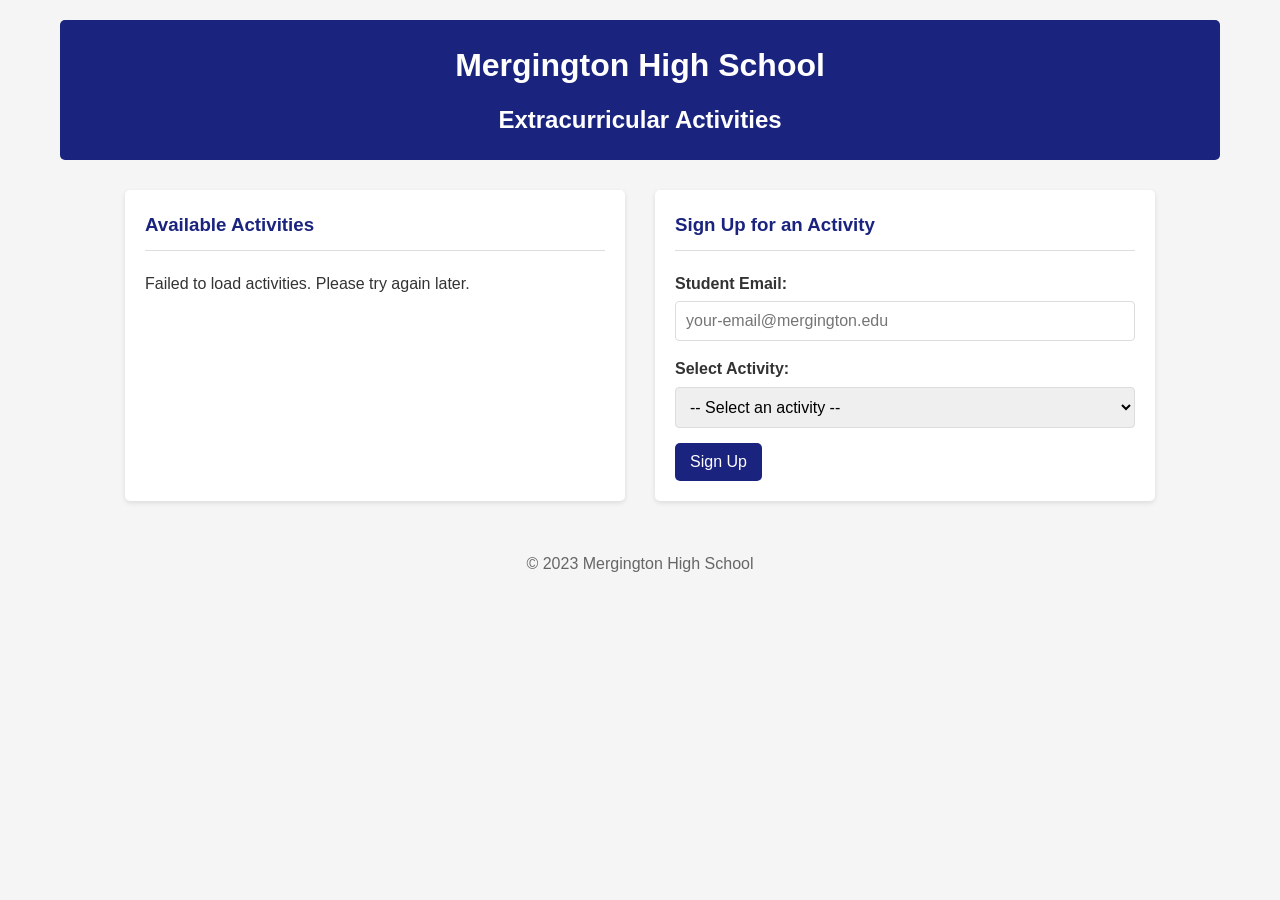
==== src/static/index.html @ 7ff647a2 "Initial commit" ====
<!DOCTYPE html>
<html lang="en">
  <head>
    <meta charset="UTF-8" />
    <meta name="viewport" content="width=device-width, initial-scale=1.0" />
    <title>Mergington High School Activities</title>
    <link rel="stylesheet" href="styles.css" />
  </head>
  <body>
    <header>
      <h1>Mergington High School</h1>
      <h2>Extracurricular Activities</h2>
    </header>

    <main>
      <section id="activities-container">
        <h3>Available Activities</h3>
        <div id="activities-list">
          <!-- Activities will be loaded here -->
          <p>Loading activities...</p>
        </div>
      </section>

      <section id="signup-container">
        <h3>Sign Up for an Activity</h3>
        <form id="signup-form">
          <div class="form-group">
            <label for="email">Student Email:</label>
            <input type="email" id="email" required placeholder="your-email@mergington.edu" />
          </div>
          <div class="form-group">
            <label for="activity">Select Activity:</label>
            <select id="activity" required>
              <option value="">-- Select an activity --</option>
              <!-- Activity options will be loaded here -->
            </select>
          </div>
          <button type="submit">Sign Up</button>
        </form>
        <div id="message" class="hidden"></div>
      </section>
    </main>

    <footer>
      <p>&copy; 2023 Mergington High School</p>
    </footer>

    <script src="app.js"></script>
  </body>
</html>
---- src/static/styles.css ----
* {
  box-sizing: border-box;
  margin: 0;
  padding: 0;
  font-family: Arial, sans-serif;
}

body {
  font-family: Arial, sans-serif;
  line-height: 1.6;
  color: #333;
  max-width: 1200px;
  margin: 0 auto;
  padding: 20px;
  background-color: #f5f5f5;
}

header {
  text-align: center;
  padding: 20px 0;
  margin-bottom: 30px;
  background-color: #1a237e;
  color: white;
  border-radius: 5px;
}

header h1 {
  margin-bottom: 10px;
}

main {
  display: flex;
  flex-wrap: wrap;
  gap: 30px;
  justify-content: center;
}

@media (min-width: 768px) {
  main {
    grid-template-columns: 2fr 1fr;
  }
}

section {
  background-color: white;
  padding: 20px;
  border-radius: 5px;
  box-shadow: 0 2px 5px rgba(0, 0, 0, 0.1);
  width: 100%;
  max-width: 500px;
}

section h3 {
  margin-bottom: 20px;
  padding-bottom: 10px;
  border-bottom: 1px solid #ddd;
  color: #1a237e;
}

.activity-card {
  margin-bottom: 15px;
  padding: 15px;
  border: 1px solid #ddd;
  border-radius: 5px;
  background-color: #f9f9f9;
}

.activity-card h4 {
  margin-bottom: 10px;
  color: #0066cc;
}

.activity-card p {
  margin-bottom: 8px;
}

.form-group {
  margin-bottom: 15px;
}

.form-group label {
  display: block;
  margin-bottom: 5px;
  font-weight: bold;
}

.form-group input,
.form-group select {
  width: 100%;
  padding: 10px;
  border: 1px solid #ddd;
  border-radius: 4px;
  font-size: 16px;
}

button {
  background-color: #1a237e;
  color: white;
  border: none;
  padding: 10px 15px;
  font-size: 16px;
  border-radius: 5px;
  cursor: pointer;
  transition: background-color 0.2s;
}

button:hover {
  background-color: #3949ab;
}

.message {
  margin-top: 20px;
  padding: 10px;
  border-radius: 4px;
}

.success {
  background-color: #e8f5e9;
  color: #2e7d32;
  border: 1px solid #a5d6a7;
}

.error {
  background-color: #ffebee;
  color: #c62828;
  border: 1px solid #ef9a9a;
}

.info {
  background-color: #d1ecf1;
  color: #0c5460;
  border: 1px solid #bee5eb;
}

.hidden {
  display: none;
}

footer {
  text-align: center;
  margin-top: 30px;
  padding: 20px;
  color: #666;
}
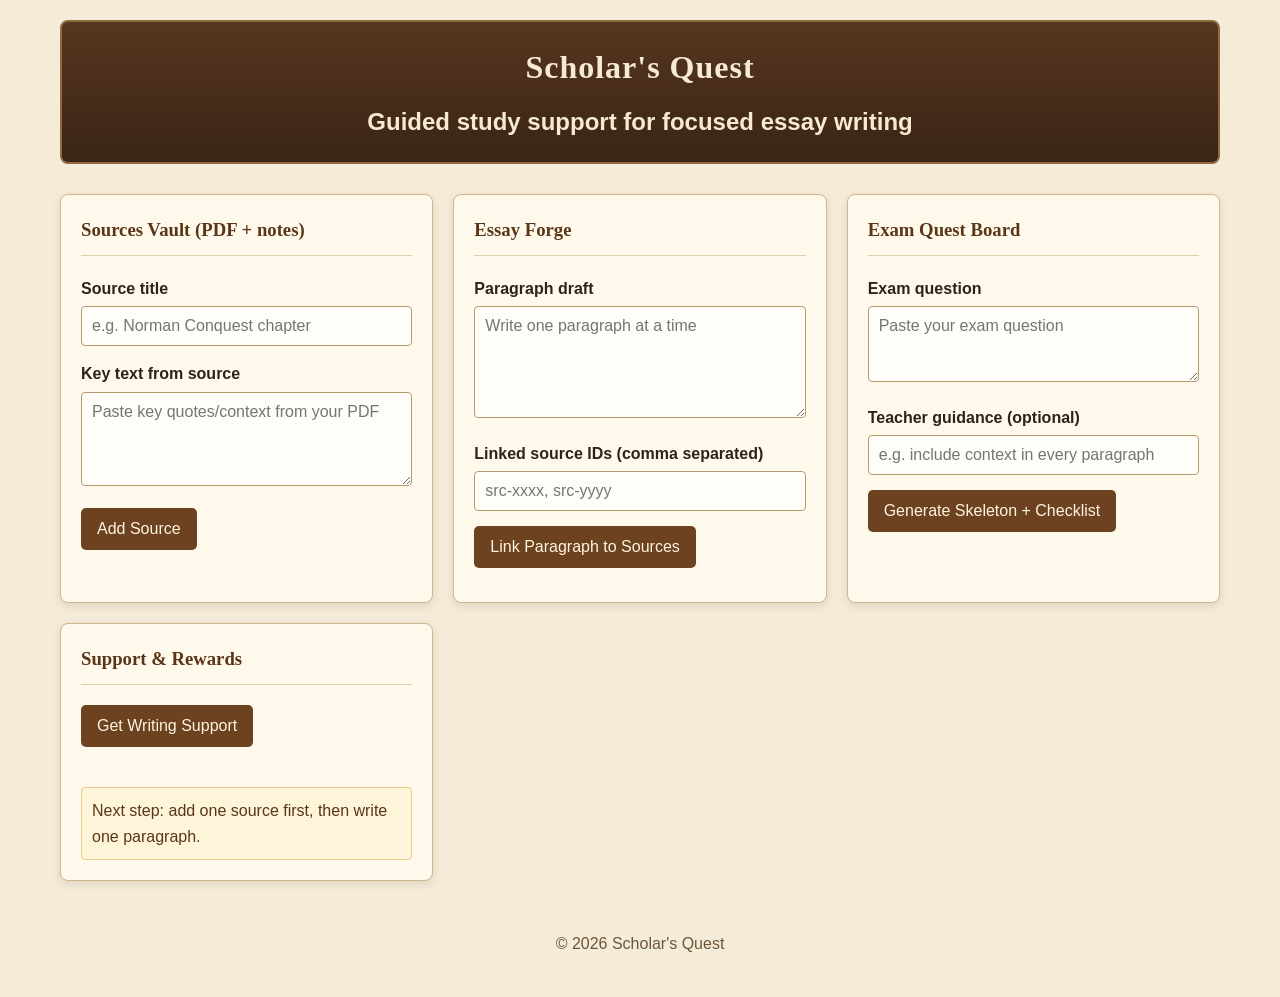
==== commit 11fa93dc: "Implement guided ADHD study workflow app Co-authored-by: izdrewz <260901510+izdrewz@users.noreply.gi" ====
--- a/src/static/index.html
+++ b/src/static/index.html
@@ -3,46 +3,77 @@
   <head>
     <meta charset="UTF-8" />
     <meta name="viewport" content="width=device-width, initial-scale=1.0" />
-    <title>Mergington High School Activities</title>
+    <title>Scholar's Quest Study Companion</title>
     <link rel="stylesheet" href="styles.css" />
   </head>
   <body>
     <header>
-      <h1>Mergington High School</h1>
-      <h2>Extracurricular Activities</h2>
+      <h1>Scholar's Quest</h1>
+      <h2>Guided study support for focused essay writing</h2>
     </header>
 
     <main>
-      <section id="activities-container">
-        <h3>Available Activities</h3>
-        <div id="activities-list">
-          <!-- Activities will be loaded here -->
-          <p>Loading activities...</p>
-        </div>
+      <section>
+        <h3>Sources Vault (PDF + notes)</h3>
+        <form id="source-form">
+          <div class="form-group">
+            <label for="source-title">Source title</label>
+            <input id="source-title" required placeholder="e.g. Norman Conquest chapter" />
+          </div>
+          <div class="form-group">
+            <label for="source-content">Key text from source</label>
+            <textarea id="source-content" rows="4" required placeholder="Paste key quotes/context from your PDF"></textarea>
+          </div>
+          <button type="submit">Add Source</button>
+        </form>
+        <div id="sources-list" class="stack"></div>
       </section>
 
-      <section id="signup-container">
-        <h3>Sign Up for an Activity</h3>
-        <form id="signup-form">
+      <section>
+        <h3>Essay Forge</h3>
+        <form id="paragraph-form">
           <div class="form-group">
-            <label for="email">Student Email:</label>
-            <input type="email" id="email" required placeholder="your-email@mergington.edu" />
+            <label for="paragraph-text">Paragraph draft</label>
+            <textarea id="paragraph-text" rows="5" required placeholder="Write one paragraph at a time"></textarea>
           </div>
           <div class="form-group">
-            <label for="activity">Select Activity:</label>
-            <select id="activity" required>
-              <option value="">-- Select an activity --</option>
-              <!-- Activity options will be loaded here -->
-            </select>
+            <label for="paragraph-sources">Linked source IDs (comma separated)</label>
+            <input id="paragraph-sources" required placeholder="src-xxxx, src-yyyy" />
           </div>
-          <button type="submit">Sign Up</button>
+          <button type="submit">Link Paragraph to Sources</button>
         </form>
-        <div id="message" class="hidden"></div>
+        <div id="paragraph-result" class="stack"></div>
+      </section>
+
+      <section>
+        <h3>Exam Quest Board</h3>
+        <form id="exam-form">
+          <div class="form-group">
+            <label for="exam-question">Exam question</label>
+            <textarea id="exam-question" rows="3" required placeholder="Paste your exam question"></textarea>
+          </div>
+          <div class="form-group">
+            <label for="exam-guidance">Teacher guidance (optional)</label>
+            <input id="exam-guidance" placeholder="e.g. include context in every paragraph" />
+          </div>
+          <button type="submit">Generate Skeleton + Checklist</button>
+        </form>
+        <div id="exam-result" class="stack"></div>
+      </section>
+
+      <section>
+        <h3>Support & Rewards</h3>
+        <button id="refresh-support" type="button">Get Writing Support</button>
+        <div id="support-list" class="stack"></div>
+        <div id="rewards" class="stack"></div>
+        <div id="next-step" class="info">
+          Next step: add one source first, then write one paragraph.
+        </div>
       </section>
     </main>
 
     <footer>
-      <p>&copy; 2023 Mergington High School</p>
+      <p>&copy; 2026 Scholar's Quest</p>
     </footer>
 
     <script src="app.js"></script>
--- a/src/static/styles.css
+++ b/src/static/styles.css
@@ -2,72 +2,68 @@
   box-sizing: border-box;
   margin: 0;
   padding: 0;
-  font-family: Arial, sans-serif;
+  font-family: "Segoe UI", Arial, sans-serif;
 }
 
 body {
-  font-family: Arial, sans-serif;
   line-height: 1.6;
-  color: #333;
+  color: #2f2216;
   max-width: 1200px;
   margin: 0 auto;
   padding: 20px;
-  background-color: #f5f5f5;
+  background: #f4ebd8;
 }
 
 header {
   text-align: center;
   padding: 20px 0;
   margin-bottom: 30px;
-  background-color: #1a237e;
-  color: white;
-  border-radius: 5px;
+  background: linear-gradient(180deg, #56361f, #3a2415);
+  color: #f7ead2;
+  border-radius: 8px;
+  border: 2px solid #8f6a40;
 }
 
 header h1 {
   margin-bottom: 10px;
+  font-family: Georgia, "Times New Roman", serif;
+  letter-spacing: 1px;
 }
 
 main {
-  display: flex;
-  flex-wrap: wrap;
-  gap: 30px;
-  justify-content: center;
-}
-
-@media (min-width: 768px) {
-  main {
-    grid-template-columns: 2fr 1fr;
-  }
+  display: grid;
+  grid-template-columns: repeat(auto-fit, minmax(280px, 1fr));
+  gap: 20px;
 }
 
 section {
-  background-color: white;
+  background-color: #fff9ec;
   padding: 20px;
-  border-radius: 5px;
-  box-shadow: 0 2px 5px rgba(0, 0, 0, 0.1);
+  border-radius: 8px;
+  border: 1px solid #ceb68d;
+  box-shadow: 0 3px 8px rgba(72, 50, 24, 0.12);
   width: 100%;
-  max-width: 500px;
 }
 
 section h3 {
   margin-bottom: 20px;
   padding-bottom: 10px;
-  border-bottom: 1px solid #ddd;
-  color: #1a237e;
+  border-bottom: 1px solid #dfcfad;
+  color: #5a3617;
+  font-family: Georgia, "Times New Roman", serif;
 }
 
 .activity-card {
   margin-bottom: 15px;
   padding: 15px;
-  border: 1px solid #ddd;
+  border: 1px solid #d7c39f;
   border-radius: 5px;
-  background-color: #f9f9f9;
+  background-color: #fff5de;
 }
 
 .activity-card h4 {
   margin-bottom: 10px;
-  color: #0066cc;
+  color: #4b2b16;
 }
 
 .activity-card p {
@@ -85,19 +81,21 @@
 }
 
 .form-group input,
-.form-group select {
+.form-group select,
+.form-group textarea {
   width: 100%;
   padding: 10px;
-  border: 1px solid #ddd;
+  border: 1px solid #b89b6c;
   border-radius: 4px;
   font-size: 16px;
+  background: #fffdf7;
 }
 
 button {
-  background-color: #1a237e;
-  color: white;
+  background-color: #6c4221;
+  color: #fff4df;
   border: none;
-  padding: 10px 15px;
+  padding: 12px 16px;
   font-size: 16px;
   border-radius: 5px;
   cursor: pointer;
@@ -105,40 +103,34 @@
 }
 
 button:hover {
-  background-color: #3949ab;
+  background-color: #7f512b;
 }
 
-.message {
-  margin-top: 20px;
-  padding: 10px;
-  border-radius: 4px;
-}
-
-.success {
-  background-color: #e8f5e9;
-  color: #2e7d32;
-  border: 1px solid #a5d6a7;
-}
-
-.error {
-  background-color: #ffebee;
-  color: #c62828;
-  border: 1px solid #ef9a9a;
+button:focus,
+input:focus,
+textarea:focus {
+  outline: 3px solid #2f6eaf;
+  outline-offset: 1px;
 }
 
 .info {
-  background-color: #d1ecf1;
-  color: #0c5460;
-  border: 1px solid #bee5eb;
+  margin-top: 12px;
+  background-color: #fef4da;
+  color: #5a3617;
+  border: 1px solid #e8cb8a;
+  border-radius: 4px;
+  padding: 10px;
 }
 
-.hidden {
-  display: none;
+.stack {
+  margin-top: 14px;
+  display: grid;
+  gap: 10px;
 }
 
 footer {
   text-align: center;
   margin-top: 30px;
   padding: 20px;
-  color: #666;
+  color: #6e5639;
 }
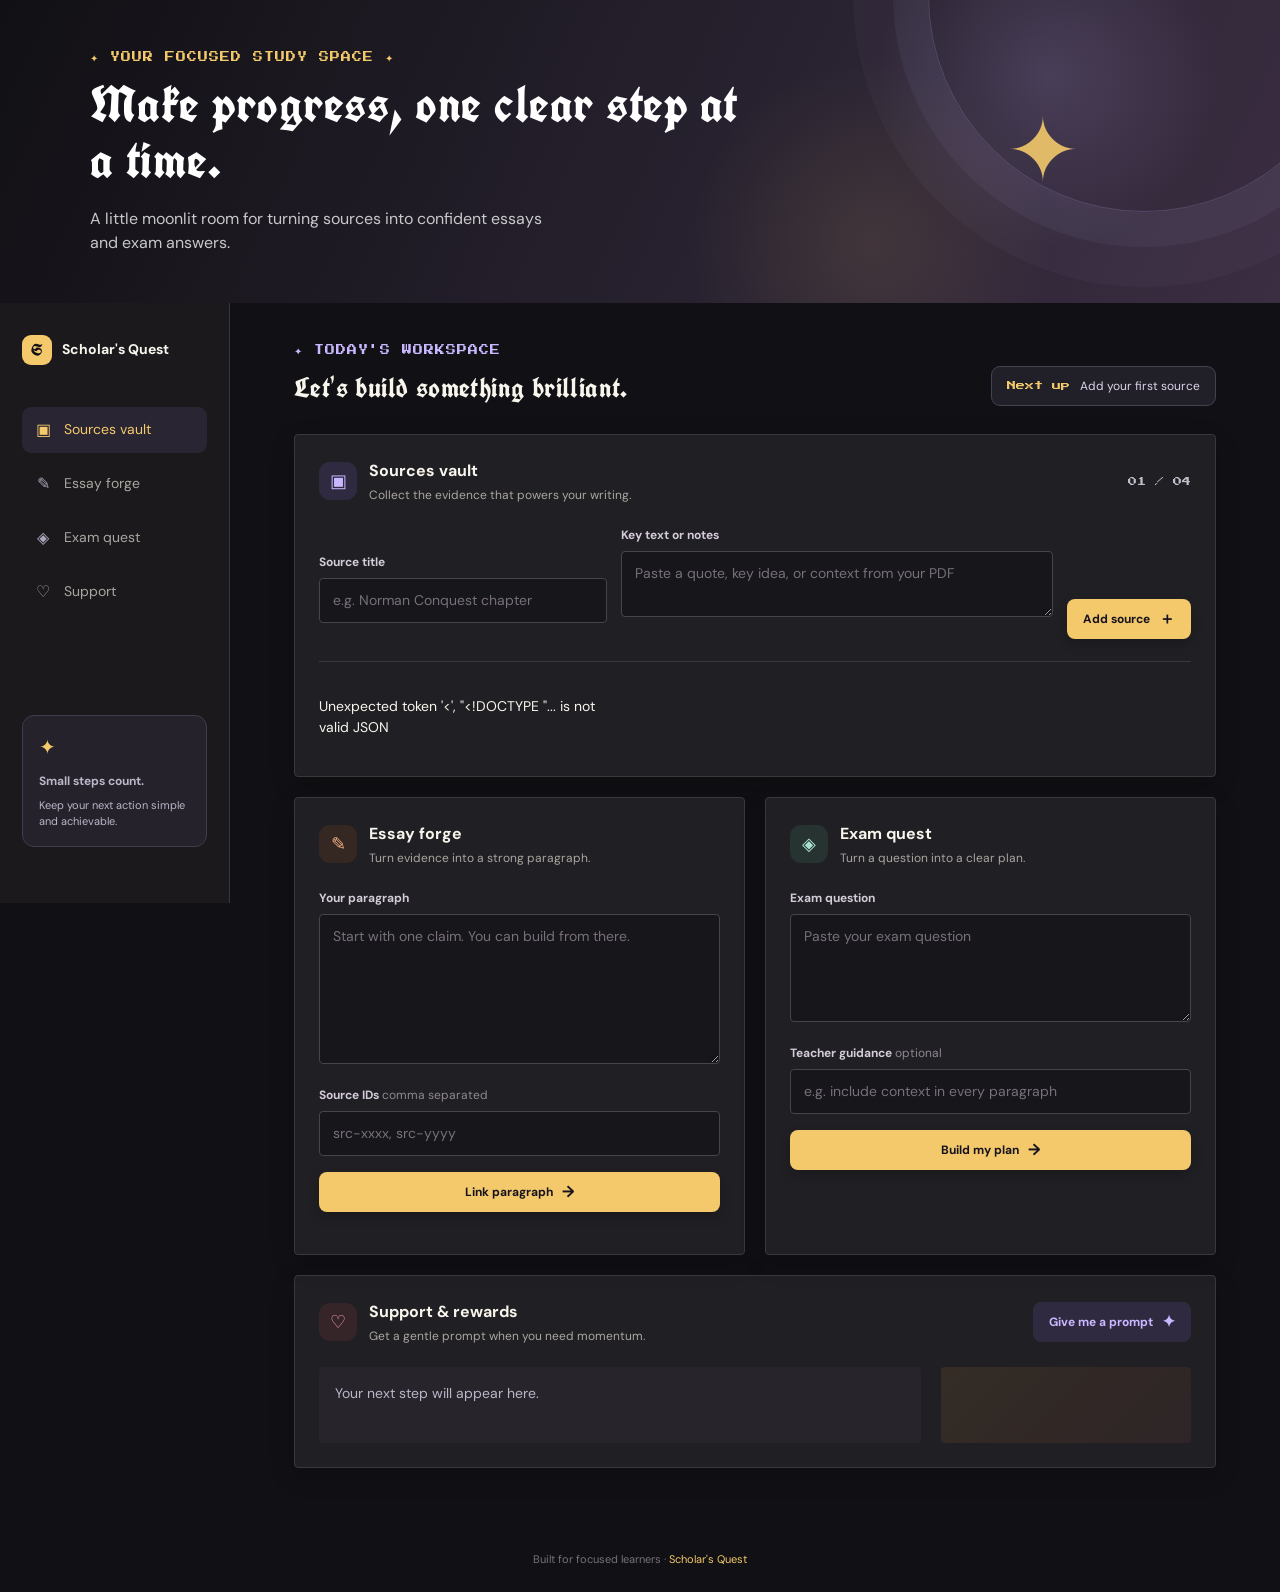
==== commit 68da6563: "Refine focused future-medieval study workspace Add dreamy high-contrast typography, clearer navigati" ====
--- a/src/static/index.html
+++ b/src/static/index.html
@@ -3,79 +3,120 @@
   <head>
     <meta charset="UTF-8" />
     <meta name="viewport" content="width=device-width, initial-scale=1.0" />
-    <title>Scholar's Quest Study Companion</title>
+    <title>Scholar's Quest | Focused study workspace</title>
     <link rel="stylesheet" href="styles.css" />
   </head>
   <body>
-    <header>
-      <h1>Scholar's Quest</h1>
-      <h2>Guided study support for focused essay writing</h2>
-    </header>
+    <div class="app-shell">
+      <header class="hero">
+        <div class="hero-copy">
+          <p class="eyebrow">✦ YOUR FOCUSED STUDY SPACE ✦</p>
+          <h1>Make progress, one clear step at a time.</h1>
+          <p class="hero-subtitle">A little moonlit room for turning sources into confident essays and exam answers.</p>
+        </div>
+        <div class="hero-mark" aria-hidden="true">✦</div>
+      </header>
 
-    <main>
-      <section>
-        <h3>Sources Vault (PDF + notes)</h3>
-        <form id="source-form">
-          <div class="form-group">
-            <label for="source-title">Source title</label>
-            <input id="source-title" required placeholder="e.g. Norman Conquest chapter" />
+      <div class="workspace">
+        <aside class="sidebar">
+          <div class="brand"><span class="brand-icon">S</span><span>Scholar's Quest</span></div>
+          <nav aria-label="Workspace sections">
+            <a class="nav-link active" href="#sources"><span>▣</span> Sources vault</a>
+            <a class="nav-link" href="#essay"><span>✎</span> Essay forge</a>
+            <a class="nav-link" href="#exam"><span>◈</span> Exam quest</a>
+            <a class="nav-link" href="#support"><span>♡</span> Support</a>
+          </nav>
+          <div class="sidebar-note">
+            <span class="note-icon">✦</span>
+            <strong>Small steps count.</strong>
+            <p>Keep your next action simple and achievable.</p>
           </div>
-          <div class="form-group">
-            <label for="source-content">Key text from source</label>
-            <textarea id="source-content" rows="4" required placeholder="Paste key quotes/context from your PDF"></textarea>
+        </aside>
+
+        <main class="content">
+          <div class="content-heading">
+            <div>
+              <p class="eyebrow">✦ TODAY'S WORKSPACE</p>
+              <h2>Let's build something brilliant.</h2>
+            </div>
+            <div id="next-step" class="next-step"><span>Next up</span> Add your first source</div>
           </div>
-          <button type="submit">Add Source</button>
-        </form>
-        <div id="sources-list" class="stack"></div>
-      </section>
 
-      <section>
-        <h3>Essay Forge</h3>
-        <form id="paragraph-form">
-          <div class="form-group">
-            <label for="paragraph-text">Paragraph draft</label>
-            <textarea id="paragraph-text" rows="5" required placeholder="Write one paragraph at a time"></textarea>
+          <section id="sources" class="panel panel-wide">
+            <div class="panel-heading">
+              <div class="section-icon purple">▣</div>
+              <div><h3>Sources vault</h3><p>Collect the evidence that powers your writing.</p></div>
+              <span class="panel-count">01 / 04</span>
+            </div>
+            <form id="source-form" class="source-form">
+              <div class="form-group">
+                <label for="source-title">Source title</label>
+                <input id="source-title" required placeholder="e.g. Norman Conquest chapter" />
+              </div>
+              <div class="form-group grow">
+                <label for="source-content">Key text or notes</label>
+                <textarea id="source-content" rows="2" required placeholder="Paste a quote, key idea, or context from your PDF"></textarea>
+              </div>
+              <button type="submit" class="button primary">Add source <span>＋</span></button>
+            </form>
+            <div id="sources-list" class="source-grid"></div>
+          </section>
+
+          <div class="two-column">
+            <section id="essay" class="panel">
+              <div class="panel-heading">
+                <div class="section-icon orange">✎</div>
+                <div><h3>Essay forge</h3><p>Turn evidence into a strong paragraph.</p></div>
+              </div>
+              <form id="paragraph-form">
+                <div class="form-group">
+                  <label for="paragraph-text">Your paragraph</label>
+                  <textarea id="paragraph-text" rows="6" required placeholder="Start with one claim. You can build from there."></textarea>
+                </div>
+                <div class="form-group">
+                  <label for="paragraph-sources">Source IDs <span class="label-hint">comma separated</span></label>
+                  <input id="paragraph-sources" required placeholder="src-xxxx, src-yyyy" />
+                </div>
+                <button type="submit" class="button primary full">Link paragraph <span>→</span></button>
+              </form>
+              <div id="paragraph-result" class="result"></div>
+            </section>
+
+            <section id="exam" class="panel">
+              <div class="panel-heading">
+                <div class="section-icon teal">◈</div>
+                <div><h3>Exam quest</h3><p>Turn a question into a clear plan.</p></div>
+              </div>
+              <form id="exam-form">
+                <div class="form-group">
+                  <label for="exam-question">Exam question</label>
+                  <textarea id="exam-question" rows="4" required placeholder="Paste your exam question"></textarea>
+                </div>
+                <div class="form-group">
+                  <label for="exam-guidance">Teacher guidance <span class="label-hint">optional</span></label>
+                  <input id="exam-guidance" placeholder="e.g. include context in every paragraph" />
+                </div>
+                <button type="submit" class="button primary full">Build my plan <span>→</span></button>
+              </form>
+              <div id="exam-result" class="result"></div>
+            </section>
           </div>
-          <div class="form-group">
-            <label for="paragraph-sources">Linked source IDs (comma separated)</label>
-            <input id="paragraph-sources" required placeholder="src-xxxx, src-yyyy" />
-          </div>
-          <button type="submit">Link Paragraph to Sources</button>
-        </form>
-        <div id="paragraph-result" class="stack"></div>
-      </section>
 
-      <section>
-        <h3>Exam Quest Board</h3>
-        <form id="exam-form">
-          <div class="form-group">
-            <label for="exam-question">Exam question</label>
-            <textarea id="exam-question" rows="3" required placeholder="Paste your exam question"></textarea>
-          </div>
-          <div class="form-group">
-            <label for="exam-guidance">Teacher guidance (optional)</label>
-            <input id="exam-guidance" placeholder="e.g. include context in every paragraph" />
-          </div>
-          <button type="submit">Generate Skeleton + Checklist</button>
-        </form>
-        <div id="exam-result" class="stack"></div>
-      </section>
-
-      <section>
-        <h3>Support & Rewards</h3>
-        <button id="refresh-support" type="button">Get Writing Support</button>
-        <div id="support-list" class="stack"></div>
-        <div id="rewards" class="stack"></div>
-        <div id="next-step" class="info">
-          Next step: add one source first, then write one paragraph.
-        </div>
-      </section>
-    </main>
-
-    <footer>
-      <p>&copy; 2026 Scholar's Quest</p>
-    </footer>
-
+          <section id="support" class="panel support-panel">
+            <div class="panel-heading">
+              <div class="section-icon pink">♡</div>
+              <div><h3>Support & rewards</h3><p>Get a gentle prompt when you need momentum.</p></div>
+              <button id="refresh-support" class="button secondary" type="button">Give me a prompt <span>✦</span></button>
+            </div>
+            <div class="support-layout">
+              <div id="support-list" class="support-message"><p>Your next step will appear here.</p></div>
+              <div id="rewards" class="rewards"></div>
+            </div>
+          </section>
+        </main>
+      </div>
+      <footer>Built for focused learners · <span>Scholar's Quest</span></footer>
+    </div>
     <script src="app.js"></script>
   </body>
 </html>
--- a/src/static/styles.css
+++ b/src/static/styles.css
@@ -1,136 +1,125 @@
-* {
-  box-sizing: border-box;
-  margin: 0;
-  padding: 0;
-  font-family: "Segoe UI", Arial, sans-serif;
+@import url("https://fonts.googleapis.com/css2?family=DM+Sans:wght@400;500;600;700&family=Press+Start+2P&family=UnifrakturCook:wght@700&display=swap");
+
+:root {
+  --ink: #f8f5ed;
+  --muted: #aaa6a0;
+  --line: #3a383b;
+  --surface: #201f23;
+  --canvas: #111014;
+  --gold: #f3c96b;
+  --lilac: #c9b8ff;
+  --mint: #a9e3cf;
+  --rose: #ff9fbd;
 }
 
-body {
-  line-height: 1.6;
-  color: #2f2216;
-  max-width: 1200px;
-  margin: 0 auto;
-  padding: 20px;
-  background: #f4ebd8;
+* { box-sizing: border-box; }
+html { scroll-behavior: smooth; }
+body { margin: 0; background: var(--canvas); color: var(--ink); font: 14px/1.5 "DM Sans", sans-serif; }
+button, input, textarea { font: inherit; }
+button { cursor: pointer; }
+.app-shell { max-width: 1440px; min-height: 100vh; margin: auto; overflow: hidden; }
+
+.hero {
+  min-height: 250px; padding: 48px 7%; display: flex; align-items: center;
+  justify-content: space-between; color: #fff; position: relative; overflow: hidden;
+  background: radial-gradient(circle at 82% 25%, rgba(201,184,255,.16), transparent 16%),
+    radial-gradient(circle at 68% 80%, rgba(243,201,107,.1), transparent 20%),
+    linear-gradient(115deg, #111014 0%, #282230 58%, #3b2d42 100%);
 }
+.hero::after { content: ""; width: 430px; height: 430px; border: 1px solid rgba(201,184,255,.2);
+  border-radius: 50%; position: absolute; right: -80px; top: -220px;
+  box-shadow: 0 0 0 35px rgba(201,184,255,.05), 0 0 0 75px rgba(201,184,255,.03); }
+.hero-copy { max-width: 650px; position: relative; z-index: 1; }
+.eyebrow { margin: 0 0 10px; color: var(--gold); font: 10px/1.8 "Press Start 2P", monospace; letter-spacing: 1px; }
+.hero h1 { margin: 0; font: 700 clamp(32px, 4vw, 52px)/1.1 "UnifrakturCook", cursive; letter-spacing: .5px; }
+.hero-subtitle { max-width: 460px; margin: 18px 0 0; color: rgba(255,255,255,.76); font-size: 16px; }
+.hero-mark { margin-right: 10%; color: var(--gold); font-size: 88px; opacity: .9; animation: float 4s ease-in-out infinite; }
 
-header {
-  text-align: center;
-  padding: 20px 0;
-  margin-bottom: 30px;
-  background: linear-gradient(180deg, #56361f, #3a2415);
-  color: #f7ead2;
-  border-radius: 8px;
-  border: 2px solid #8f6a40;
+.workspace { display: flex; }
+.sidebar { width: 230px; padding: 32px 22px; background: #1b191b; border-right: 1px solid var(--line); flex-shrink: 0; position: sticky; top: 0; height: fit-content; min-height: 600px; align-self: flex-start; }
+.brand { display: flex; align-items: center; gap: 10px; margin: 0 0 42px; font-weight: 700; }
+.brand-icon { display: grid; place-items: center; width: 30px; height: 30px; color: #141216; background: var(--gold); border-radius: 9px; font: 700 16px "UnifrakturCook", cursive; }
+nav { display: grid; gap: 8px; }
+.nav-link { display: flex; align-items: center; gap: 12px; padding: 11px 12px; color: var(--muted); text-decoration: none; border-radius: 9px; }
+.nav-link span { width: 18px; color: #aaa7bb; text-align: center; font-size: 16px; }
+.nav-link.active, .nav-link:hover { color: var(--gold); background: #292532; }
+.nav-link.active span, .nav-link:hover span { color: var(--gold); }
+.sidebar-note { margin-top: 100px; padding: 16px; color: #bdb5c8; background: #25222b; border: 1px solid #433a4b; border-radius: 12px; }
+.note-icon { display: block; margin-bottom: 8px; color: var(--gold); font-size: 20px; }
+.sidebar-note strong { font-size: 12px; }
+.sidebar-note p { margin: 6px 0 0; font-size: 11px; line-height: 1.5; }
+
+.content { width: min(1120px, 100%); padding: 38px 5%; }
+.content-heading { display: flex; justify-content: space-between; align-items: end; gap: 20px; margin-bottom: 28px; }
+.content-heading .eyebrow { color: var(--lilac); opacity: 1; }
+.content-heading h2 { margin: 0; font: 700 28px "UnifrakturCook", cursive; letter-spacing: .4px; }
+.next-step { padding: 10px 15px; color: #ddd4eb; background: #211f27; border: 1px solid #484050; border-radius: 9px; font-size: 12px; }
+.next-step span { margin-right: 7px; color: var(--gold); font: 9px "Press Start 2P", monospace; }
+
+.panel { padding: 24px; background: var(--surface); border: 1px solid var(--line); border-radius: 4px; box-shadow: 0 8px 24px rgba(0,0,0,.2); }
+.panel-wide { margin-bottom: 20px; }
+.panel-heading { display: flex; align-items: center; gap: 12px; margin-bottom: 22px; }
+.panel-heading h3 { margin: 0; font-size: 16px; }
+.panel-heading p { margin: 3px 0 0; color: var(--muted); font-size: 12px; }
+.section-icon { display: grid; place-items: center; width: 38px; height: 38px; border-radius: 11px; font-size: 18px; }
+.section-icon.purple { color: var(--lilac); background: #302a40; }
+.section-icon.orange { color: #f0ad83; background: #352822; }
+.section-icon.teal { color: var(--mint); background: #263331; }
+.section-icon.pink { color: var(--rose); background: #352529; }
+.panel-count { margin-left: auto; color: #c1becc; font: 9px "Press Start 2P", monospace; }
+
+.source-form { display: flex; align-items: end; gap: 14px; padding-bottom: 22px; border-bottom: 1px solid var(--line); }
+.source-form .form-group { flex: 1; }
+.source-form .grow { flex: 1.5; }
+.two-column { display: grid; grid-template-columns: 1fr 1fr; gap: 20px; margin-bottom: 20px; }
+.form-group { margin-bottom: 16px; }
+label { display: block; margin-bottom: 7px; color: #d3ccd9; font-size: 12px; font-weight: 700; }
+.label-hint { color: #8d8792; font-weight: 400; }
+input, textarea { width: 100%; padding: 11px 13px; color: var(--ink); background: #17161a; border: 1px solid #48434c; border-radius: 4px; outline: 0; transition: .2s; resize: vertical; }
+input::placeholder, textarea::placeholder { color: #77707c; }
+input:focus, textarea:focus { border-color: var(--lilac); box-shadow: 0 0 0 3px rgba(201,184,255,.14); }
+.button { display: inline-flex; align-items: center; justify-content: center; gap: 9px; border: 0; border-radius: 8px; padding: 11px 16px; font-weight: 700; font-size: 12px; transition: .2s; }
+.button span { font-size: 16px; line-height: 0; }
+.button.primary { color: #17131d; background: var(--gold); box-shadow: 0 5px 12px rgba(0,0,0,.2); }
+.button.primary:hover { background: #ffe09a; transform: translateY(-1px); }
+.button.secondary { margin-left: auto; color: var(--lilac); background: #302a40; }
+.button.secondary:hover { background: #403653; }
+.full { width: 100%; }
+
+.source-grid { display: grid; grid-template-columns: repeat(auto-fill, minmax(210px, 1fr)); gap: 12px; margin-top: 20px; }
+.activity-card { padding: 15px; background: #27242b; border: 1px solid #48404e; border-radius: 4px; }
+.activity-card h4 { margin: 0 0 9px; font-size: 13px; }
+.activity-card p { margin: 3px 0; color: var(--muted); font-size: 11px; }
+.activity-card p:last-child { display: inline-block; margin-top: 9px; padding: 4px 7px; color: var(--mint); background: #263331; border-radius: 4px; font: 8px "Press Start 2P", monospace; letter-spacing: .5px; }
+.source-action { display: block; margin-top: 13px; padding: 0; color: var(--lilac); background: transparent; border: 0; font: 10px "Press Start 2P", monospace; text-align: left; }
+.source-action:hover { color: var(--gold); }
+.result { margin-top: 18px; color: #c7c0ca; font-size: 12px; }
+.result p { margin: 0 0 8px; }
+.result ul, .result ol { margin: 8px 0 0; padding-left: 20px; }
+.result li { margin: 5px 0; }
+.result ol li::marker { color: var(--gold); font-weight: 700; }
+
+.support-panel { margin-bottom: 20px; }
+.support-layout { display: grid; grid-template-columns: 1fr 250px; gap: 20px; align-items: stretch; }
+.support-message { min-height: 76px; padding: 16px; color: #bdb5c8; background: #27242b; border-radius: 4px; }
+.support-message p { margin: 0; }
+.support-message ul { margin: 0; padding-left: 20px; }
+.support-message li { margin: 5px 0; }
+.rewards { padding: 16px; background: linear-gradient(135deg, #342c25, #2e2527); border-radius: 4px; color: #c4ad8c; }
+.rewards p { margin: 3px 0; font-size: 12px; }
+.rewards p:first-child { color: var(--gold); font-size: 20px; font-weight: 700; }
+footer { padding: 25px; color: #77717d; text-align: center; font-size: 11px; }
+footer span { color: var(--gold); }
+
+@keyframes float { 0%,100% { transform: translateY(0) rotate(12deg); } 50% { transform: translateY(-7px) rotate(8deg); } }
+@media (max-width: 900px) { .sidebar { display: none; } .hero { padding: 40px 7%; } .hero-mark { margin-right: 0; } }
+@media (max-width: 650px) {
+  .hero { min-height: 275px; }
+  .hero-mark { position: absolute; right: 12px; bottom: 4px; font-size: 65px; }
+  .content { padding: 28px 16px; }
+  .content-heading { display: block; }
+  .next-step { margin-top: 15px; }
+  .two-column, .support-layout { grid-template-columns: 1fr; }
+  .source-form { display: block; }
+  .source-form .button { width: 100%; }
 }
-
-header h1 {
-  margin-bottom: 10px;
-  font-family: Georgia, "Times New Roman", serif;
-  letter-spacing: 1px;
-}
-
-main {
-  display: grid;
-  grid-template-columns: repeat(auto-fit, minmax(280px, 1fr));
-  gap: 20px;
-}
-
-section {
-  background-color: #fff9ec;
-  padding: 20px;
-  border-radius: 8px;
-  border: 1px solid #ceb68d;
-  box-shadow: 0 3px 8px rgba(72, 50, 24, 0.12);
-  width: 100%;
-}
-
-section h3 {
-  margin-bottom: 20px;
-  padding-bottom: 10px;
-  border-bottom: 1px solid #dfcfad;
-  color: #5a3617;
-  font-family: Georgia, "Times New Roman", serif;
-}
-
-.activity-card {
-  margin-bottom: 15px;
-  padding: 15px;
-  border: 1px solid #d7c39f;
-  border-radius: 5px;
-  background-color: #fff5de;
-}
-
-.activity-card h4 {
-  margin-bottom: 10px;
-  color: #4b2b16;
-}
-
-.activity-card p {
-  margin-bottom: 8px;
-}
-
-.form-group {
-  margin-bottom: 15px;
-}
-
-.form-group label {
-  display: block;
-  margin-bottom: 5px;
-  font-weight: bold;
-}
-
-.form-group input,
-.form-group select,
-.form-group textarea {
-  width: 100%;
-  padding: 10px;
-  border: 1px solid #b89b6c;
-  border-radius: 4px;
-  font-size: 16px;
-  background: #fffdf7;
-}
-
-button {
-  background-color: #6c4221;
-  color: #fff4df;
-  border: none;
-  padding: 12px 16px;
-  font-size: 16px;
-  border-radius: 5px;
-  cursor: pointer;
-  transition: background-color 0.2s;
-}
-
-button:hover {
-  background-color: #7f512b;
-}
-
-button:focus,
-input:focus,
-textarea:focus {
-  outline: 3px solid #2f6eaf;
-  outline-offset: 1px;
-}
-
-.info {
-  margin-top: 12px;
-  background-color: #fef4da;
-  color: #5a3617;
-  border: 1px solid #e8cb8a;
-  border-radius: 4px;
-  padding: 10px;
-}
-
-.stack {
-  margin-top: 14px;
-  display: grid;
-  gap: 10px;
-}
-
-footer {
-  text-align: center;
-  margin-top: 30px;
-  padding: 20px;
-  color: #6e5639;
-}
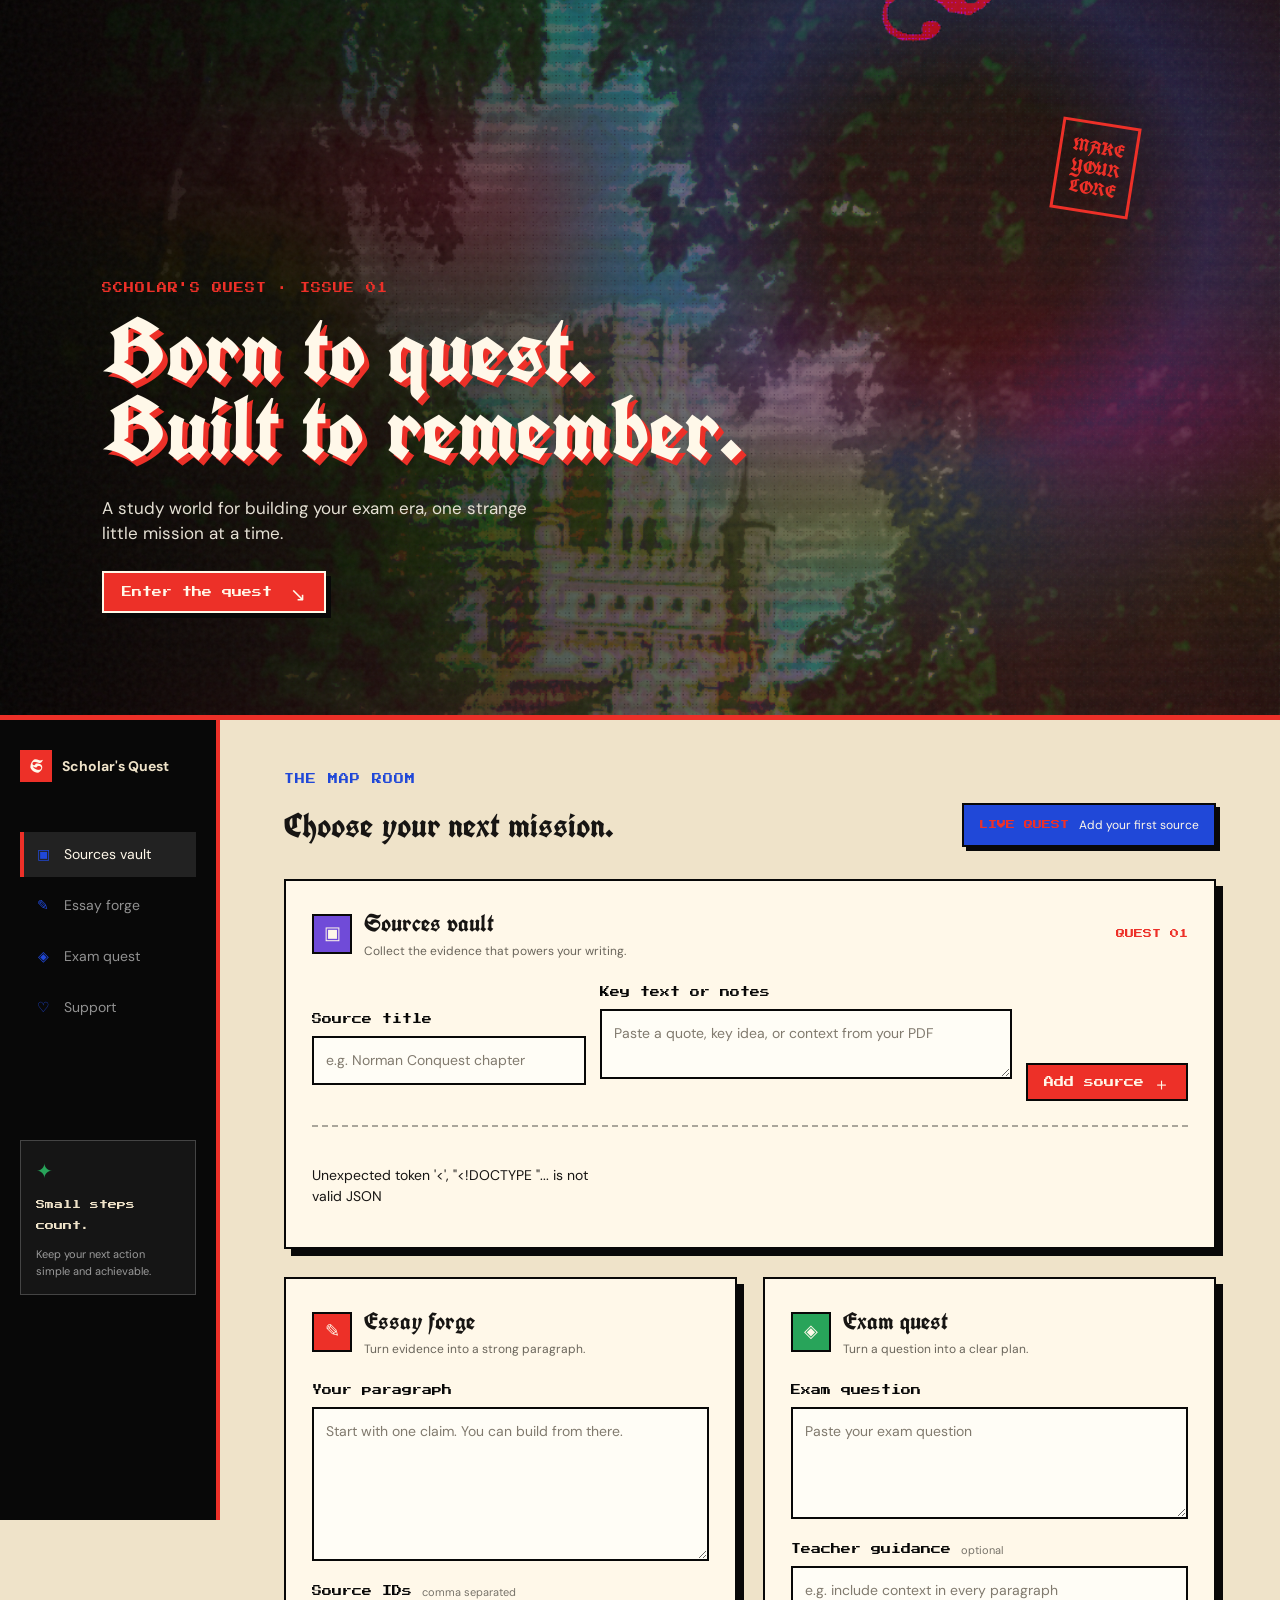
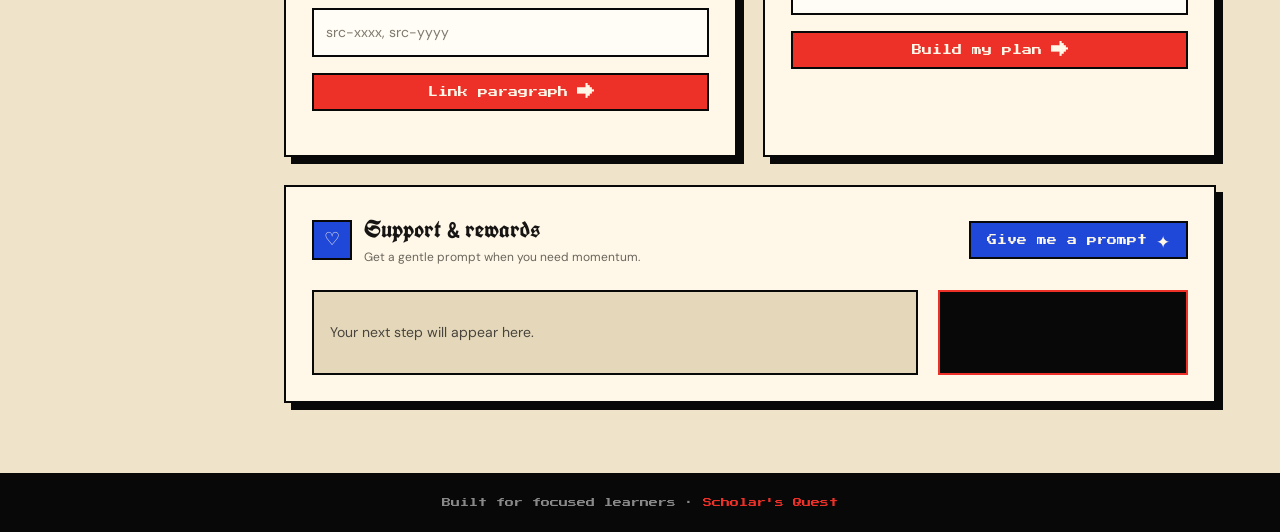
==== commit 4d37fc1f: "Turn study workspace into editorial quest cover Replace dashboard styling with a large castle image," ====
--- a/src/static/index.html
+++ b/src/static/index.html
@@ -9,12 +9,14 @@
   <body>
     <div class="app-shell">
       <header class="hero">
+        <div class="cover-noise" aria-hidden="true"></div>
         <div class="hero-copy">
-          <p class="eyebrow">✦ YOUR FOCUSED STUDY SPACE ✦</p>
-          <h1>Make progress, one clear step at a time.</h1>
-          <p class="hero-subtitle">A little moonlit room for turning sources into confident essays and exam answers.</p>
+          <p class="eyebrow">SCHOLAR'S QUEST · ISSUE 01</p>
+          <h1>Born to quest.<br />Built to remember.</h1>
+          <p class="hero-subtitle">A study world for building your exam era, one strange little mission at a time.</p>
+          <a class="hero-cta" href="#sources">Enter the quest <span>↘</span></a>
         </div>
-        <div class="hero-mark" aria-hidden="true">✦</div>
+        <div class="hero-stamp" aria-hidden="true">MAKE<br />YOUR<br />LORE</div>
       </header>
 
       <div class="workspace">
@@ -36,17 +38,17 @@
         <main class="content">
           <div class="content-heading">
             <div>
-              <p class="eyebrow">✦ TODAY'S WORKSPACE</p>
-              <h2>Let's build something brilliant.</h2>
+              <p class="eyebrow">THE MAP ROOM</p>
+              <h2>Choose your next mission.</h2>
             </div>
-            <div id="next-step" class="next-step"><span>Next up</span> Add your first source</div>
+            <div id="next-step" class="next-step"><span>LIVE QUEST</span> Add your first source</div>
           </div>
 
           <section id="sources" class="panel panel-wide">
             <div class="panel-heading">
               <div class="section-icon purple">▣</div>
               <div><h3>Sources vault</h3><p>Collect the evidence that powers your writing.</p></div>
-              <span class="panel-count">01 / 04</span>
+              <span class="panel-count">QUEST 01</span>
             </div>
             <form id="source-form" class="source-form">
               <div class="form-group">
--- a/src/static/styles.css
+++ b/src/static/styles.css
@@ -1,125 +1,119 @@
 @import url("https://fonts.googleapis.com/css2?family=DM+Sans:wght@400;500;600;700&family=Press+Start+2P&family=UnifrakturCook:wght@700&display=swap");
 
 :root {
-  --ink: #f8f5ed;
-  --muted: #aaa6a0;
-  --line: #3a383b;
-  --surface: #201f23;
-  --canvas: #111014;
-  --gold: #f3c96b;
-  --lilac: #c9b8ff;
-  --mint: #a9e3cf;
-  --rose: #ff9fbd;
+  --black: #080808;
+  --ink: #171513;
+  --paper: #efe3c9;
+  --paper-bright: #fff8e9;
+  --red: #ed3028;
+  --blue: #2048d8;
+  --green: #28a45a;
+  --line: rgba(8, 8, 8, .28);
 }
 
 * { box-sizing: border-box; }
 html { scroll-behavior: smooth; }
-body { margin: 0; background: var(--canvas); color: var(--ink); font: 14px/1.5 "DM Sans", sans-serif; }
+body { margin: 0; color: var(--ink); background: var(--black); font: 14px/1.5 "DM Sans", sans-serif; }
 button, input, textarea { font: inherit; }
 button { cursor: pointer; }
-.app-shell { max-width: 1440px; min-height: 100vh; margin: auto; overflow: hidden; }
+.app-shell { min-height: 100vh; max-width: 1500px; margin: auto; overflow: hidden; background: var(--paper); }
 
 .hero {
-  min-height: 250px; padding: 48px 7%; display: flex; align-items: center;
-  justify-content: space-between; color: #fff; position: relative; overflow: hidden;
-  background: radial-gradient(circle at 82% 25%, rgba(201,184,255,.16), transparent 16%),
-    radial-gradient(circle at 68% 80%, rgba(243,201,107,.1), transparent 20%),
-    linear-gradient(115deg, #111014 0%, #282230 58%, #3b2d42 100%);
+  min-height: min(720px, 82vh);
+  padding: clamp(32px, 8vw, 110px) 8%;
+  display: flex;
+  align-items: flex-end;
+  justify-content: space-between;
+  position: relative;
+  overflow: hidden;
+  color: var(--paper-bright);
+  border-bottom: 5px solid var(--red);
+  background: linear-gradient(90deg, rgba(0,0,0,.9) 0%, rgba(0,0,0,.48) 45%, rgba(0,0,0,.16) 100%), url("castle-cover.png") center 38% / cover;
 }
-.hero::after { content: ""; width: 430px; height: 430px; border: 1px solid rgba(201,184,255,.2);
-  border-radius: 50%; position: absolute; right: -80px; top: -220px;
-  box-shadow: 0 0 0 35px rgba(201,184,255,.05), 0 0 0 75px rgba(201,184,255,.03); }
-.hero-copy { max-width: 650px; position: relative; z-index: 1; }
-.eyebrow { margin: 0 0 10px; color: var(--gold); font: 10px/1.8 "Press Start 2P", monospace; letter-spacing: 1px; }
-.hero h1 { margin: 0; font: 700 clamp(32px, 4vw, 52px)/1.1 "UnifrakturCook", cursive; letter-spacing: .5px; }
-.hero-subtitle { max-width: 460px; margin: 18px 0 0; color: rgba(255,255,255,.76); font-size: 16px; }
-.hero-mark { margin-right: 10%; color: var(--gold); font-size: 88px; opacity: .9; animation: float 4s ease-in-out infinite; }
+.hero::before {
+  content: "";
+  position: absolute;
+  inset: 0;
+  background: radial-gradient(circle at 75% 30%, transparent 0 12%, rgba(32,72,216,.24) 23%, transparent 42%), linear-gradient(180deg, rgba(0,0,0,.05), rgba(0,0,0,.45));
+  mix-blend-mode: screen;
+  pointer-events: none;
+}
+.cover-noise { position: absolute; inset: 0; opacity: .13; pointer-events: none; background-image: url("data:image/svg+xml,%3Csvg viewBox='0 0 180 180' xmlns='http://www.w3.org/2000/svg'%3E%3Cfilter id='n'%3E%3CfeTurbulence type='fractalNoise' baseFrequency='.8' numOctaves='3' stitchTiles='stitch'/%3E%3C/filter%3E%3Crect width='100%25' height='100%25' filter='url(%23n)' opacity='.45'/%3E%3C/svg%3E"); mix-blend-mode: screen; }
+.hero-copy { max-width: 700px; position: relative; z-index: 1; }
+.eyebrow { margin: 0 0 15px; color: var(--red); font: 10px/1.8 "Press Start 2P", monospace; letter-spacing: 1px; }
+.hero h1 { margin: 0; color: var(--paper-bright); text-shadow: 5px 5px 0 var(--red); font: 700 clamp(46px, 7vw, 94px)/.87 "UnifrakturCook", cursive; }
+.hero-subtitle { max-width: 450px; margin: 28px 0 24px; color: #e5e0d4; font-size: 17px; }
+.hero-cta { display: inline-flex; gap: 18px; align-items: center; padding: 14px 18px; color: var(--paper-bright); background: var(--red); border: 2px solid var(--paper-bright); box-shadow: 5px 5px 0 var(--black); font: 10px "Press Start 2P", monospace; text-decoration: none; }
+.hero-cta:hover { color: var(--black); background: var(--paper); transform: translate(2px, 2px); box-shadow: 2px 2px 0 var(--black); }
+.hero-cta span { font-size: 19px; line-height: 0; }
+.hero-stamp { align-self: flex-start; margin: 20px 4% 0 0; padding: 12px 10px; color: var(--red); border: 3px solid var(--red); transform: rotate(9deg); font: 18px/1.15 "UnifrakturCook", cursive; text-align: center; }
 
 .workspace { display: flex; }
-.sidebar { width: 230px; padding: 32px 22px; background: #1b191b; border-right: 1px solid var(--line); flex-shrink: 0; position: sticky; top: 0; height: fit-content; min-height: 600px; align-self: flex-start; }
-.brand { display: flex; align-items: center; gap: 10px; margin: 0 0 42px; font-weight: 700; }
-.brand-icon { display: grid; place-items: center; width: 30px; height: 30px; color: #141216; background: var(--gold); border-radius: 9px; font: 700 16px "UnifrakturCook", cursive; }
-nav { display: grid; gap: 8px; }
-.nav-link { display: flex; align-items: center; gap: 12px; padding: 11px 12px; color: var(--muted); text-decoration: none; border-radius: 9px; }
-.nav-link span { width: 18px; color: #aaa7bb; text-align: center; font-size: 16px; }
-.nav-link.active, .nav-link:hover { color: var(--gold); background: #292532; }
-.nav-link.active span, .nav-link:hover span { color: var(--gold); }
-.sidebar-note { margin-top: 100px; padding: 16px; color: #bdb5c8; background: #25222b; border: 1px solid #433a4b; border-radius: 12px; }
-.note-icon { display: block; margin-bottom: 8px; color: var(--gold); font-size: 20px; }
-.sidebar-note strong { font-size: 12px; }
-.sidebar-note p { margin: 6px 0 0; font-size: 11px; line-height: 1.5; }
+.sidebar { width: 220px; min-height: 800px; padding: 30px 20px; flex-shrink: 0; position: sticky; top: 0; align-self: flex-start; color: var(--paper); background: var(--black); border-right: 4px solid var(--red); }
+.brand { display: flex; align-items: center; gap: 10px; margin-bottom: 50px; font-weight: 700; }
+.brand-icon { display: grid; place-items: center; width: 32px; height: 32px; color: var(--paper-bright); background: var(--red); font: 700 18px "UnifrakturCook", cursive; }
+nav { display: grid; gap: 6px; }
+.nav-link { display: flex; gap: 12px; align-items: center; padding: 12px 10px; color: #929292; border-left: 4px solid transparent; text-decoration: none; }
+.nav-link span { width: 18px; color: var(--blue); text-align: center; }
+.nav-link.active, .nav-link:hover { color: var(--paper-bright); background: #222; border-left-color: var(--red); }
+.sidebar-note { margin-top: 110px; padding: 15px; border: 1px solid #444; background: #151515; }
+.note-icon { display: block; margin-bottom: 8px; color: var(--green); font-size: 20px; }
+.sidebar-note strong { font: 9px "Press Start 2P", monospace; }
+.sidebar-note p { margin: 10px 0 0; color: #9a9a9a; font-size: 11px; }
 
-.content { width: min(1120px, 100%); padding: 38px 5%; }
-.content-heading { display: flex; justify-content: space-between; align-items: end; gap: 20px; margin-bottom: 28px; }
-.content-heading .eyebrow { color: var(--lilac); opacity: 1; }
-.content-heading h2 { margin: 0; font: 700 28px "UnifrakturCook", cursive; letter-spacing: .4px; }
-.next-step { padding: 10px 15px; color: #ddd4eb; background: #211f27; border: 1px solid #484050; border-radius: 9px; font-size: 12px; }
-.next-step span { margin-right: 7px; color: var(--gold); font: 9px "Press Start 2P", monospace; }
-
-.panel { padding: 24px; background: var(--surface); border: 1px solid var(--line); border-radius: 4px; box-shadow: 0 8px 24px rgba(0,0,0,.2); }
-.panel-wide { margin-bottom: 20px; }
-.panel-heading { display: flex; align-items: center; gap: 12px; margin-bottom: 22px; }
-.panel-heading h3 { margin: 0; font-size: 16px; }
-.panel-heading p { margin: 3px 0 0; color: var(--muted); font-size: 12px; }
-.section-icon { display: grid; place-items: center; width: 38px; height: 38px; border-radius: 11px; font-size: 18px; }
-.section-icon.purple { color: var(--lilac); background: #302a40; }
-.section-icon.orange { color: #f0ad83; background: #352822; }
-.section-icon.teal { color: var(--mint); background: #263331; }
-.section-icon.pink { color: var(--rose); background: #352529; }
-.panel-count { margin-left: auto; color: #c1becc; font: 9px "Press Start 2P", monospace; }
-
-.source-form { display: flex; align-items: end; gap: 14px; padding-bottom: 22px; border-bottom: 1px solid var(--line); }
+.content { width: min(1140px, 100%); padding: 50px 5%; background: var(--paper); }
+.content-heading { display: flex; align-items: end; justify-content: space-between; gap: 20px; margin-bottom: 32px; }
+.content-heading h2 { margin: 0; font: 700 34px "UnifrakturCook", cursive; }
+.content-heading .eyebrow { color: var(--blue); }
+.next-step { padding: 11px 15px; color: var(--paper-bright); background: var(--blue); border: 2px solid var(--black); box-shadow: 4px 4px 0 var(--black); font-size: 12px; }
+.next-step span { margin-right: 7px; color: var(--red); font: 9px "Press Start 2P", monospace; }
+.panel { padding: 26px; background: var(--paper-bright); border: 2px solid var(--black); box-shadow: 7px 7px 0 var(--black); }
+.panel-wide { margin-bottom: 28px; }
+.panel-heading { display: flex; gap: 12px; align-items: center; margin-bottom: 24px; }
+.panel-heading h3 { margin: 0; font: 700 24px "UnifrakturCook", cursive; }
+.panel-heading p { margin: 3px 0 0; color: #6a655b; font-size: 12px; }
+.section-icon { display: grid; place-items: center; width: 40px; height: 40px; color: var(--paper-bright); border: 2px solid var(--black); font-size: 18px; }
+.section-icon.purple { background: #704bd8; }
+.section-icon.orange { background: var(--red); }
+.section-icon.teal { background: var(--green); }
+.section-icon.pink { background: var(--blue); }
+.panel-count { margin-left: auto; color: var(--red); font: 9px "Press Start 2P", monospace; }
+.source-form { display: flex; align-items: end; gap: 14px; padding-bottom: 24px; border-bottom: 2px dashed #aaa69b; }
 .source-form .form-group { flex: 1; }
 .source-form .grow { flex: 1.5; }
-.two-column { display: grid; grid-template-columns: 1fr 1fr; gap: 20px; margin-bottom: 20px; }
+.two-column { display: grid; grid-template-columns: 1fr 1fr; gap: 26px; margin-bottom: 28px; }
 .form-group { margin-bottom: 16px; }
-label { display: block; margin-bottom: 7px; color: #d3ccd9; font-size: 12px; font-weight: 700; }
-.label-hint { color: #8d8792; font-weight: 400; }
-input, textarea { width: 100%; padding: 11px 13px; color: var(--ink); background: #17161a; border: 1px solid #48434c; border-radius: 4px; outline: 0; transition: .2s; resize: vertical; }
-input::placeholder, textarea::placeholder { color: #77707c; }
-input:focus, textarea:focus { border-color: var(--lilac); box-shadow: 0 0 0 3px rgba(201,184,255,.14); }
-.button { display: inline-flex; align-items: center; justify-content: center; gap: 9px; border: 0; border-radius: 8px; padding: 11px 16px; font-weight: 700; font-size: 12px; transition: .2s; }
-.button span { font-size: 16px; line-height: 0; }
-.button.primary { color: #17131d; background: var(--gold); box-shadow: 0 5px 12px rgba(0,0,0,.2); }
-.button.primary:hover { background: #ffe09a; transform: translateY(-1px); }
-.button.secondary { margin-left: auto; color: var(--lilac); background: #302a40; }
-.button.secondary:hover { background: #403653; }
+label { display: block; margin-bottom: 8px; color: var(--black); font: 10px/1.7 "Press Start 2P", monospace; }
+.label-hint { color: #77736a; font: 11px "DM Sans", sans-serif; }
+input, textarea { width: 100%; padding: 12px; color: var(--black); background: #fffdf6; border: 2px solid var(--black); outline: 0; resize: vertical; }
+input:focus, textarea:focus { border-color: var(--blue); box-shadow: 4px 4px 0 var(--blue); }
+input::placeholder, textarea::placeholder { color: #817a6e; }
+.button { display: inline-flex; align-items: center; justify-content: center; gap: 9px; padding: 12px 16px; border: 2px solid var(--black); font: 10px "Press Start 2P", monospace; transition: .15s; }
+.button span { font-size: 17px; line-height: 0; }
+.button:hover { transform: translate(-2px, -2px); box-shadow: 4px 4px 0 var(--black); }
+.button.primary { color: var(--paper-bright); background: var(--red); }
+.button.secondary { margin-left: auto; color: var(--paper-bright); background: var(--blue); }
 .full { width: 100%; }
-
-.source-grid { display: grid; grid-template-columns: repeat(auto-fill, minmax(210px, 1fr)); gap: 12px; margin-top: 20px; }
-.activity-card { padding: 15px; background: #27242b; border: 1px solid #48404e; border-radius: 4px; }
-.activity-card h4 { margin: 0 0 9px; font-size: 13px; }
-.activity-card p { margin: 3px 0; color: var(--muted); font-size: 11px; }
-.activity-card p:last-child { display: inline-block; margin-top: 9px; padding: 4px 7px; color: var(--mint); background: #263331; border-radius: 4px; font: 8px "Press Start 2P", monospace; letter-spacing: .5px; }
-.source-action { display: block; margin-top: 13px; padding: 0; color: var(--lilac); background: transparent; border: 0; font: 10px "Press Start 2P", monospace; text-align: left; }
-.source-action:hover { color: var(--gold); }
-.result { margin-top: 18px; color: #c7c0ca; font-size: 12px; }
-.result p { margin: 0 0 8px; }
+.source-grid { display: grid; grid-template-columns: repeat(auto-fill, minmax(210px, 1fr)); gap: 14px; margin-top: 24px; }
+.activity-card { padding: 15px; background: var(--paper); border: 2px solid var(--black); box-shadow: 3px 3px 0 var(--blue); }
+.activity-card h4 { margin: 0 0 9px; font: 700 18px "UnifrakturCook", cursive; }
+.activity-card p { margin: 3px 0; color: #5f5a51; font-size: 11px; }
+.activity-card p:last-child { display: inline-block; margin-top: 9px; padding: 4px 7px; color: var(--paper-bright); background: var(--green); font: 8px "Press Start 2P", monospace; }
+.source-action { display: block; margin-top: 13px; padding: 0; color: var(--blue); background: transparent; border: 0; font: 9px "Press Start 2P", monospace; text-align: left; }
+.source-action:hover { color: var(--red); }
+.result { margin-top: 18px; color: #4e4a43; font-size: 12px; }
 .result ul, .result ol { margin: 8px 0 0; padding-left: 20px; }
 .result li { margin: 5px 0; }
-.result ol li::marker { color: var(--gold); font-weight: 700; }
-
+.result ol li::marker { color: var(--red); font-weight: 700; }
 .support-panel { margin-bottom: 20px; }
-.support-layout { display: grid; grid-template-columns: 1fr 250px; gap: 20px; align-items: stretch; }
-.support-message { min-height: 76px; padding: 16px; color: #bdb5c8; background: #27242b; border-radius: 4px; }
-.support-message p { margin: 0; }
+.support-layout { display: grid; grid-template-columns: 1fr 250px; gap: 20px; }
+.support-message { min-height: 76px; padding: 16px; color: #48443d; background: #e5d8ba; border: 2px solid var(--black); }
 .support-message ul { margin: 0; padding-left: 20px; }
-.support-message li { margin: 5px 0; }
-.rewards { padding: 16px; background: linear-gradient(135deg, #342c25, #2e2527); border-radius: 4px; color: #c4ad8c; }
+.rewards { padding: 16px; color: var(--paper-bright); background: var(--black); border: 2px solid var(--red); }
 .rewards p { margin: 3px 0; font-size: 12px; }
-.rewards p:first-child { color: var(--gold); font-size: 20px; font-weight: 700; }
-footer { padding: 25px; color: #77717d; text-align: center; font-size: 11px; }
-footer span { color: var(--gold); }
-
-@keyframes float { 0%,100% { transform: translateY(0) rotate(12deg); } 50% { transform: translateY(-7px) rotate(8deg); } }
-@media (max-width: 900px) { .sidebar { display: none; } .hero { padding: 40px 7%; } .hero-mark { margin-right: 0; } }
-@media (max-width: 650px) {
-  .hero { min-height: 275px; }
-  .hero-mark { position: absolute; right: 12px; bottom: 4px; font-size: 65px; }
-  .content { padding: 28px 16px; }
-  .content-heading { display: block; }
-  .next-step { margin-top: 15px; }
-  .two-column, .support-layout { grid-template-columns: 1fr; }
-  .source-form { display: block; }
-  .source-form .button { width: 100%; }
-}
+.rewards p:first-child { color: var(--green); font: 20px "Press Start 2P", monospace; }
+footer { padding: 25px; color: #888; background: var(--black); text-align: center; font: 9px "Press Start 2P", monospace; }
+footer span { color: var(--red); }
+@keyframes float { 0%, 100% { transform: translateY(0) rotate(9deg); } 50% { transform: translateY(-8px) rotate(5deg); } }
+@media (max-width: 900px) { .sidebar { display: none; } .hero { min-height: 650px; padding: 40px 7%; } .hero-stamp { margin-right: 0; } }
+@media (max-width: 650px) { .hero { min-height: 620px; } .hero-stamp { position: absolute; right: 20px; top: 20px; } .content { padding: 28px 16px; } .content-heading { display: block; } .next-step { margin-top: 15px; } .two-column, .support-layout { grid-template-columns: 1fr; } .source-form { display: block; } .source-form .button { width: 100%; } }
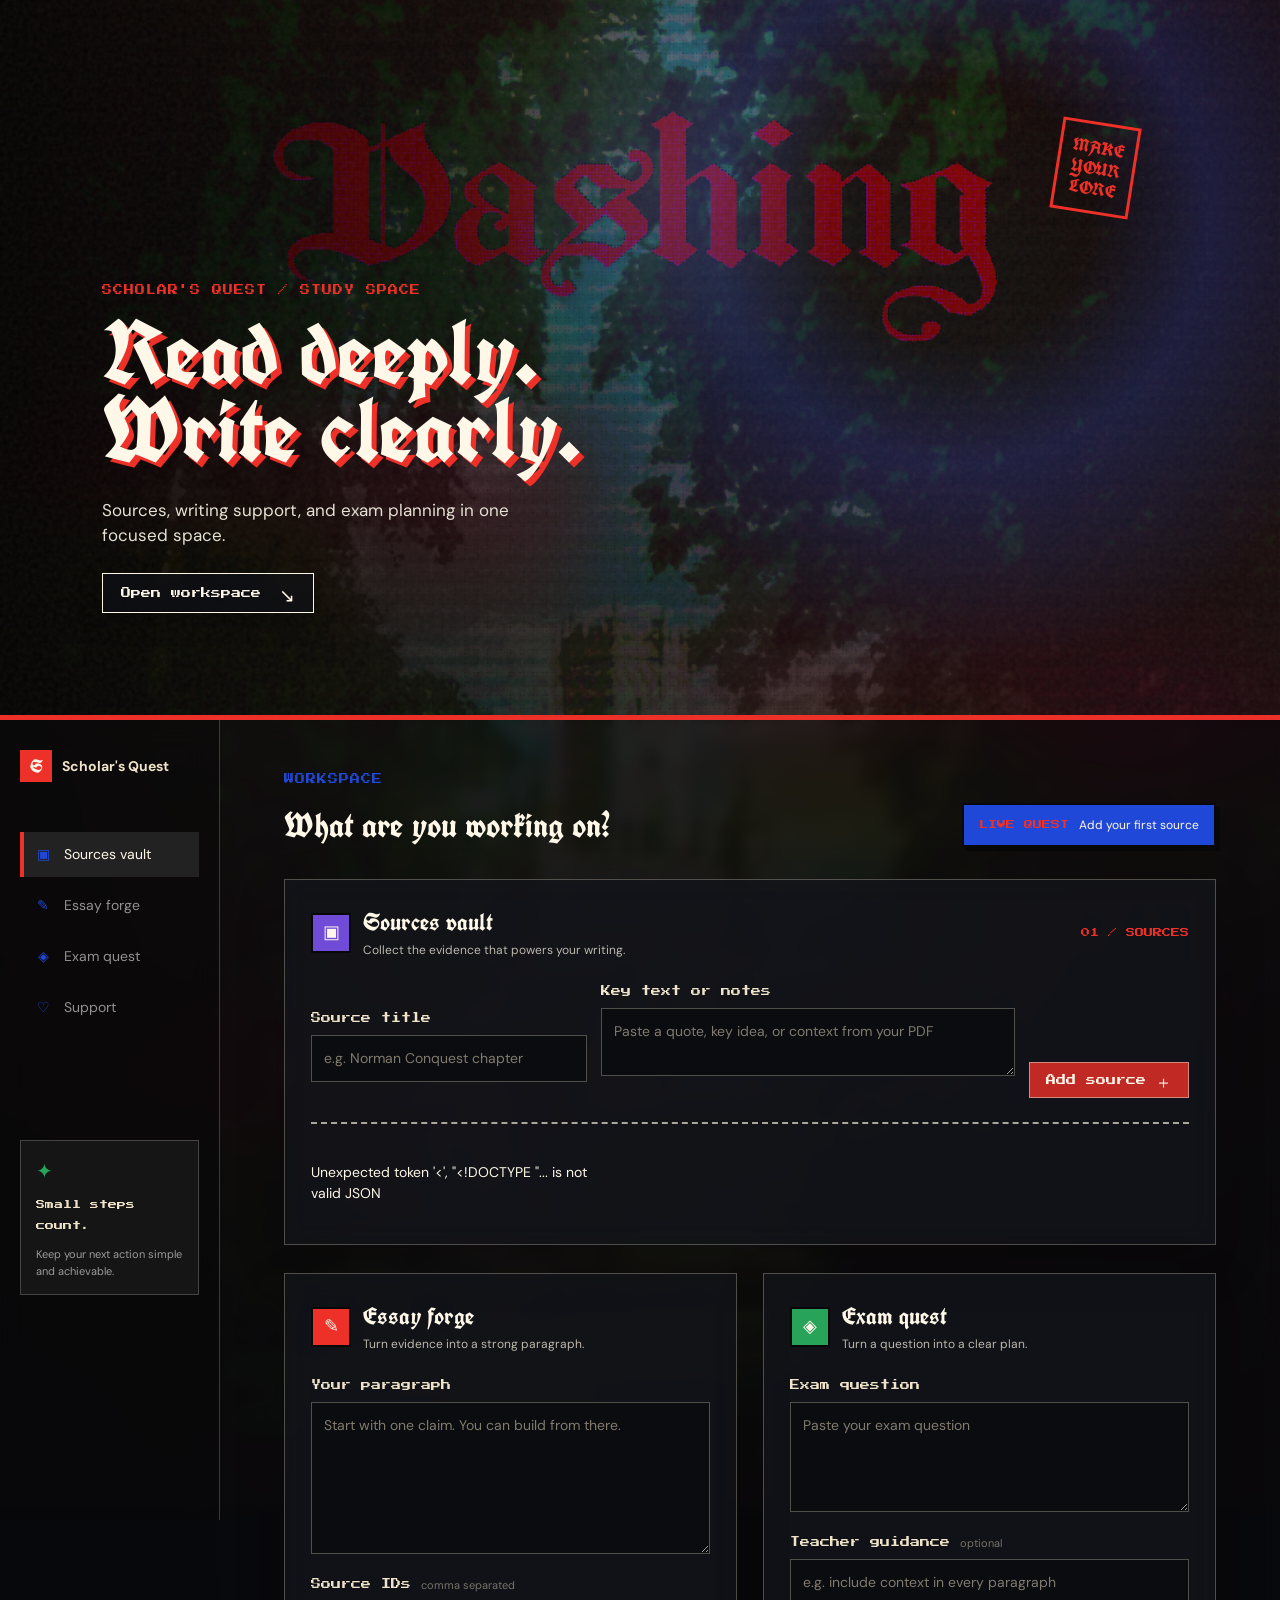
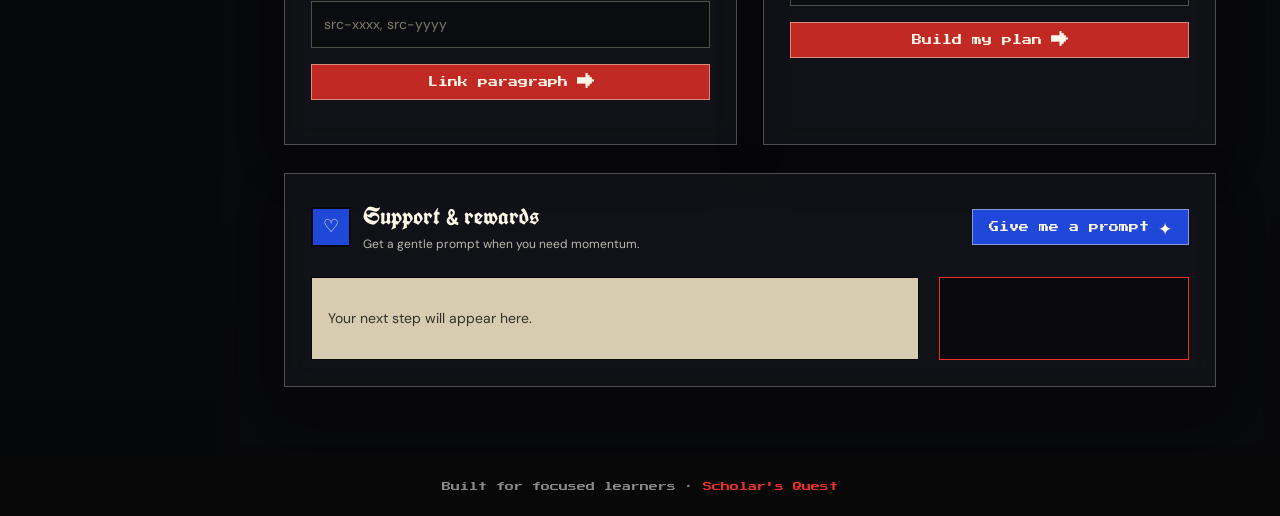
==== commit 71afe176: "Refine interface into neo-medieval study environment Use the castle artwork as a full-page atmospher" ====
--- a/src/static/index.html
+++ b/src/static/index.html
@@ -11,10 +11,10 @@
       <header class="hero">
         <div class="cover-noise" aria-hidden="true"></div>
         <div class="hero-copy">
-          <p class="eyebrow">SCHOLAR'S QUEST · ISSUE 01</p>
-          <h1>Born to quest.<br />Built to remember.</h1>
-          <p class="hero-subtitle">A study world for building your exam era, one strange little mission at a time.</p>
-          <a class="hero-cta" href="#sources">Enter the quest <span>↘</span></a>
+          <p class="eyebrow">SCHOLAR'S QUEST / STUDY SPACE</p>
+          <h1>Read deeply.<br />Write clearly.</h1>
+          <p class="hero-subtitle">Sources, writing support, and exam planning in one focused space.</p>
+          <a class="hero-cta" href="#sources">Open workspace <span>↘</span></a>
         </div>
         <div class="hero-stamp" aria-hidden="true">MAKE<br />YOUR<br />LORE</div>
       </header>
@@ -38,8 +38,8 @@
         <main class="content">
           <div class="content-heading">
             <div>
-              <p class="eyebrow">THE MAP ROOM</p>
-              <h2>Choose your next mission.</h2>
+              <p class="eyebrow">WORKSPACE</p>
+              <h2>What are you working on?</h2>
             </div>
             <div id="next-step" class="next-step"><span>LIVE QUEST</span> Add your first source</div>
           </div>
@@ -48,7 +48,7 @@
             <div class="panel-heading">
               <div class="section-icon purple">▣</div>
               <div><h3>Sources vault</h3><p>Collect the evidence that powers your writing.</p></div>
-              <span class="panel-count">QUEST 01</span>
+              <span class="panel-count">01 / SOURCES</span>
             </div>
             <form id="source-form" class="source-form">
               <div class="form-group">
--- a/src/static/styles.css
+++ b/src/static/styles.css
@@ -13,10 +13,30 @@
 
 * { box-sizing: border-box; }
 html { scroll-behavior: smooth; }
-body { margin: 0; color: var(--ink); background: var(--black); font: 14px/1.5 "DM Sans", sans-serif; }
+body {
+  margin: 0;
+  color: var(--ink);
+  background: #101113 url("castle-cover.png") center top / cover fixed no-repeat;
+  font: 14px/1.5 "DM Sans", sans-serif;
+}
+body::before {
+  content: "";
+  position: fixed;
+  inset: 0;
+  z-index: 20;
+  pointer-events: none;
+  background: radial-gradient(320px circle at var(--pointer-x, 50%) var(--pointer-y, 20%), rgba(255,255,255,.07), transparent 70%);
+  mix-blend-mode: screen;
+}
 button, input, textarea { font: inherit; }
 button { cursor: pointer; }
-.app-shell { min-height: 100vh; max-width: 1500px; margin: auto; overflow: hidden; background: var(--paper); }
+.app-shell {
+  min-height: 100vh;
+  max-width: 1500px;
+  margin: auto;
+  overflow: hidden;
+  background: linear-gradient(180deg, rgba(5,6,9,.24), rgba(5,6,9,.76) 58%, rgba(5,6,9,.88));
+}
 
 .hero {
   min-height: min(720px, 82vh);
@@ -28,7 +48,7 @@
   overflow: hidden;
   color: var(--paper-bright);
   border-bottom: 5px solid var(--red);
-  background: linear-gradient(90deg, rgba(0,0,0,.9) 0%, rgba(0,0,0,.48) 45%, rgba(0,0,0,.16) 100%), url("castle-cover.png") center 38% / cover;
+  background: linear-gradient(90deg, rgba(0,0,0,.84) 0%, rgba(0,0,0,.43) 48%, rgba(0,0,0,.18) 100%);
 }
 .hero::before {
   content: "";
@@ -43,13 +63,13 @@
 .eyebrow { margin: 0 0 15px; color: var(--red); font: 10px/1.8 "Press Start 2P", monospace; letter-spacing: 1px; }
 .hero h1 { margin: 0; color: var(--paper-bright); text-shadow: 5px 5px 0 var(--red); font: 700 clamp(46px, 7vw, 94px)/.87 "UnifrakturCook", cursive; }
 .hero-subtitle { max-width: 450px; margin: 28px 0 24px; color: #e5e0d4; font-size: 17px; }
-.hero-cta { display: inline-flex; gap: 18px; align-items: center; padding: 14px 18px; color: var(--paper-bright); background: var(--red); border: 2px solid var(--paper-bright); box-shadow: 5px 5px 0 var(--black); font: 10px "Press Start 2P", monospace; text-decoration: none; }
-.hero-cta:hover { color: var(--black); background: var(--paper); transform: translate(2px, 2px); box-shadow: 2px 2px 0 var(--black); }
+.hero-cta { display: inline-flex; gap: 18px; align-items: center; padding: 14px 18px; color: var(--paper-bright); background: rgba(15,18,26,.55); border: 1px solid var(--paper-bright); box-shadow: 0 8px 26px rgba(0,0,0,.22); backdrop-filter: blur(8px); font: 10px "Press Start 2P", monospace; text-decoration: none; }
+.hero-cta:hover { color: var(--black); background: var(--paper); transform: translateY(-3px); box-shadow: 0 12px 30px rgba(0,0,0,.35); }
 .hero-cta span { font-size: 19px; line-height: 0; }
 .hero-stamp { align-self: flex-start; margin: 20px 4% 0 0; padding: 12px 10px; color: var(--red); border: 3px solid var(--red); transform: rotate(9deg); font: 18px/1.15 "UnifrakturCook", cursive; text-align: center; }
 
 .workspace { display: flex; }
-.sidebar { width: 220px; min-height: 800px; padding: 30px 20px; flex-shrink: 0; position: sticky; top: 0; align-self: flex-start; color: var(--paper); background: var(--black); border-right: 4px solid var(--red); }
+.sidebar { width: 220px; min-height: 800px; padding: 30px 20px; flex-shrink: 0; position: sticky; top: 0; align-self: flex-start; color: var(--paper); background: rgba(8,8,9,.78); border-right: 1px solid rgba(255,255,255,.2); backdrop-filter: blur(15px); }
 .brand { display: flex; align-items: center; gap: 10px; margin-bottom: 50px; font-weight: 700; }
 .brand-icon { display: grid; place-items: center; width: 32px; height: 32px; color: var(--paper-bright); background: var(--red); font: 700 18px "UnifrakturCook", cursive; }
 nav { display: grid; gap: 6px; }
@@ -61,17 +81,17 @@
 .sidebar-note strong { font: 9px "Press Start 2P", monospace; }
 .sidebar-note p { margin: 10px 0 0; color: #9a9a9a; font-size: 11px; }
 
-.content { width: min(1140px, 100%); padding: 50px 5%; background: var(--paper); }
+.content { width: min(1140px, 100%); padding: 50px 5%; color: var(--paper-bright); background: rgba(10,11,14,.62); backdrop-filter: blur(7px); }
 .content-heading { display: flex; align-items: end; justify-content: space-between; gap: 20px; margin-bottom: 32px; }
 .content-heading h2 { margin: 0; font: 700 34px "UnifrakturCook", cursive; }
 .content-heading .eyebrow { color: var(--blue); }
 .next-step { padding: 11px 15px; color: var(--paper-bright); background: var(--blue); border: 2px solid var(--black); box-shadow: 4px 4px 0 var(--black); font-size: 12px; }
 .next-step span { margin-right: 7px; color: var(--red); font: 9px "Press Start 2P", monospace; }
-.panel { padding: 26px; background: var(--paper-bright); border: 2px solid var(--black); box-shadow: 7px 7px 0 var(--black); }
+.panel { padding: 26px; background: rgba(21,23,29,.72); border: 1px solid rgba(244,234,212,.28); box-shadow: 0 18px 45px rgba(0,0,0,.22); backdrop-filter: blur(14px); animation: rise-in .7s both; }
 .panel-wide { margin-bottom: 28px; }
 .panel-heading { display: flex; gap: 12px; align-items: center; margin-bottom: 24px; }
 .panel-heading h3 { margin: 0; font: 700 24px "UnifrakturCook", cursive; }
-.panel-heading p { margin: 3px 0 0; color: #6a655b; font-size: 12px; }
+.panel-heading p { margin: 3px 0 0; color: #bdb8ae; font-size: 12px; }
 .section-icon { display: grid; place-items: center; width: 40px; height: 40px; color: var(--paper-bright); border: 2px solid var(--black); font-size: 18px; }
 .section-icon.purple { background: #704bd8; }
 .section-icon.orange { background: var(--red); }
@@ -83,19 +103,19 @@
 .source-form .grow { flex: 1.5; }
 .two-column { display: grid; grid-template-columns: 1fr 1fr; gap: 26px; margin-bottom: 28px; }
 .form-group { margin-bottom: 16px; }
-label { display: block; margin-bottom: 8px; color: var(--black); font: 10px/1.7 "Press Start 2P", monospace; }
+label { display: block; margin-bottom: 8px; color: var(--paper); font: 10px/1.7 "Press Start 2P", monospace; }
 .label-hint { color: #77736a; font: 11px "DM Sans", sans-serif; }
-input, textarea { width: 100%; padding: 12px; color: var(--black); background: #fffdf6; border: 2px solid var(--black); outline: 0; resize: vertical; }
-input:focus, textarea:focus { border-color: var(--blue); box-shadow: 4px 4px 0 var(--blue); }
+input, textarea { width: 100%; padding: 12px; color: var(--paper-bright); background: rgba(8,9,12,.58); border: 1px solid rgba(244,234,212,.3); outline: 0; resize: vertical; }
+input:focus, textarea:focus { border-color: var(--blue); box-shadow: 0 0 0 3px rgba(32,72,216,.25); }
 input::placeholder, textarea::placeholder { color: #817a6e; }
-.button { display: inline-flex; align-items: center; justify-content: center; gap: 9px; padding: 12px 16px; border: 2px solid var(--black); font: 10px "Press Start 2P", monospace; transition: .15s; }
+.button { display: inline-flex; align-items: center; justify-content: center; gap: 9px; padding: 12px 16px; border: 1px solid rgba(244,234,212,.5); font: 10px "Press Start 2P", monospace; transition: .2s; }
 .button span { font-size: 17px; line-height: 0; }
-.button:hover { transform: translate(-2px, -2px); box-shadow: 4px 4px 0 var(--black); }
-.button.primary { color: var(--paper-bright); background: var(--red); }
+.button:hover { transform: translateY(-3px); box-shadow: 0 10px 24px rgba(0,0,0,.35); }
+.button.primary { color: var(--paper-bright); background: rgba(237,48,40,.8); }
 .button.secondary { margin-left: auto; color: var(--paper-bright); background: var(--blue); }
 .full { width: 100%; }
 .source-grid { display: grid; grid-template-columns: repeat(auto-fill, minmax(210px, 1fr)); gap: 14px; margin-top: 24px; }
-.activity-card { padding: 15px; background: var(--paper); border: 2px solid var(--black); box-shadow: 3px 3px 0 var(--blue); }
+.activity-card { padding: 15px; background: rgba(239,227,201,.95); border: 1px solid var(--black); box-shadow: 0 7px 16px rgba(0,0,0,.2); }
 .activity-card h4 { margin: 0 0 9px; font: 700 18px "UnifrakturCook", cursive; }
 .activity-card p { margin: 3px 0; color: #5f5a51; font-size: 11px; }
 .activity-card p:last-child { display: inline-block; margin-top: 9px; padding: 4px 7px; color: var(--paper-bright); background: var(--green); font: 8px "Press Start 2P", monospace; }
@@ -107,13 +127,14 @@
 .result ol li::marker { color: var(--red); font-weight: 700; }
 .support-panel { margin-bottom: 20px; }
 .support-layout { display: grid; grid-template-columns: 1fr 250px; gap: 20px; }
-.support-message { min-height: 76px; padding: 16px; color: #48443d; background: #e5d8ba; border: 2px solid var(--black); }
+.support-message { min-height: 76px; padding: 16px; color: #332f2a; background: rgba(229,216,186,.94); border: 1px solid var(--black); }
 .support-message ul { margin: 0; padding-left: 20px; }
-.rewards { padding: 16px; color: var(--paper-bright); background: var(--black); border: 2px solid var(--red); }
+.rewards { padding: 16px; color: var(--paper-bright); background: rgba(8,8,8,.72); border: 1px solid var(--red); }
 .rewards p { margin: 3px 0; font-size: 12px; }
 .rewards p:first-child { color: var(--green); font: 20px "Press Start 2P", monospace; }
 footer { padding: 25px; color: #888; background: var(--black); text-align: center; font: 9px "Press Start 2P", monospace; }
 footer span { color: var(--red); }
 @keyframes float { 0%, 100% { transform: translateY(0) rotate(9deg); } 50% { transform: translateY(-8px) rotate(5deg); } }
+@keyframes rise-in { from { opacity: 0; transform: translateY(18px); } to { opacity: 1; transform: translateY(0); } }
 @media (max-width: 900px) { .sidebar { display: none; } .hero { min-height: 650px; padding: 40px 7%; } .hero-stamp { margin-right: 0; } }
 @media (max-width: 650px) { .hero { min-height: 620px; } .hero-stamp { position: absolute; right: 20px; top: 20px; } .content { padding: 28px 16px; } .content-heading { display: block; } .next-step { margin-top: 15px; } .two-column, .support-layout { grid-template-columns: 1fr; } .source-form { display: block; } .source-form .button { width: 100%; } }
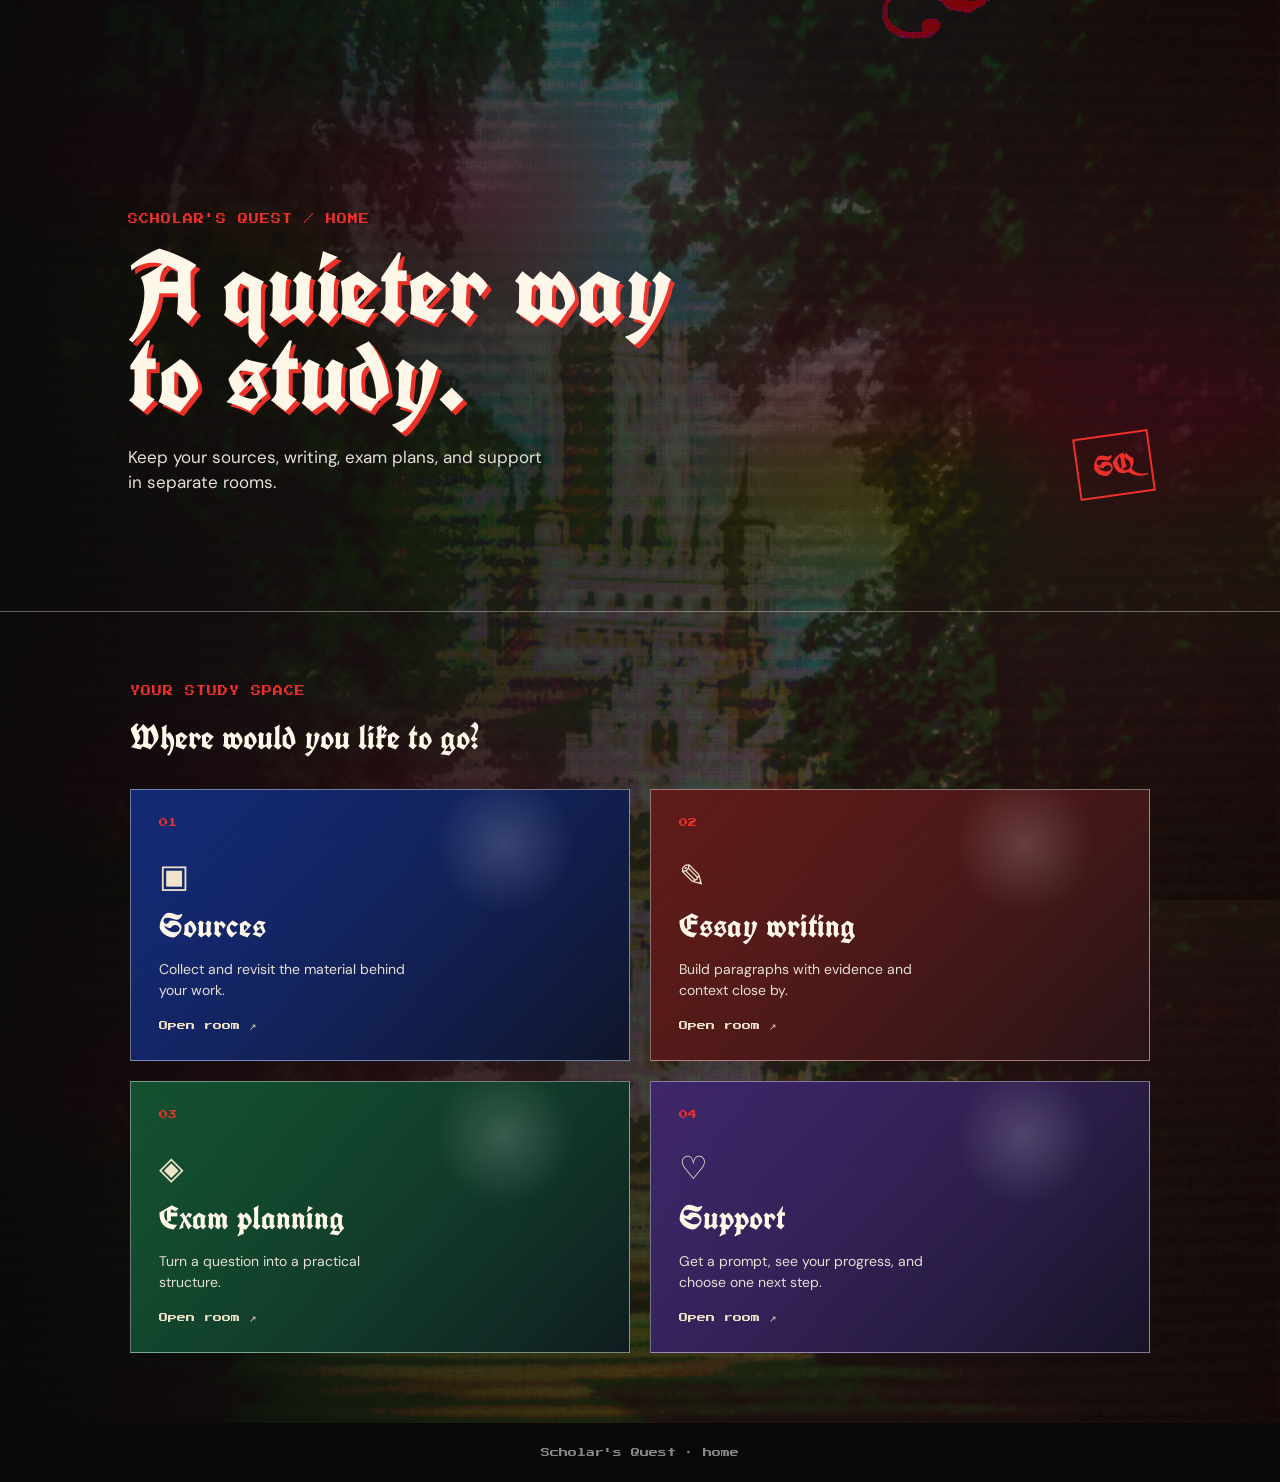
==== commit 212ab4c1: "Split study app into home and focused rooms Create an Obsidian-inspired home page with separate Sour" ====
--- a/src/static/index.html
+++ b/src/static/index.html
@@ -3,122 +3,44 @@
   <head>
     <meta charset="UTF-8" />
     <meta name="viewport" content="width=device-width, initial-scale=1.0" />
-    <title>Scholar's Quest | Focused study workspace</title>
+    <title>Scholar's Quest</title>
     <link rel="stylesheet" href="styles.css" />
   </head>
-  <body>
-    <div class="app-shell">
-      <header class="hero">
-        <div class="cover-noise" aria-hidden="true"></div>
-        <div class="hero-copy">
-          <p class="eyebrow">SCHOLAR'S QUEST / STUDY SPACE</p>
-          <h1>Read deeply.<br />Write clearly.</h1>
-          <p class="hero-subtitle">Sources, writing support, and exam planning in one focused space.</p>
-          <a class="hero-cta" href="#sources">Open workspace <span>↘</span></a>
+  <body class="home-page">
+    <div class="home-shell">
+      <header class="home-hero">
+        <div class="home-copy">
+          <p class="eyebrow">SCHOLAR'S QUEST / HOME</p>
+          <h1>A quieter way<br />to study.</h1>
+          <p>Keep your sources, writing, exam plans, and support in separate rooms.</p>
         </div>
-        <div class="hero-stamp" aria-hidden="true">MAKE<br />YOUR<br />LORE</div>
+        <div class="home-sigil" aria-hidden="true">SQ</div>
       </header>
-
-      <div class="workspace">
-        <aside class="sidebar">
-          <div class="brand"><span class="brand-icon">S</span><span>Scholar's Quest</span></div>
-          <nav aria-label="Workspace sections">
-            <a class="nav-link active" href="#sources"><span>▣</span> Sources vault</a>
-            <a class="nav-link" href="#essay"><span>✎</span> Essay forge</a>
-            <a class="nav-link" href="#exam"><span>◈</span> Exam quest</a>
-            <a class="nav-link" href="#support"><span>♡</span> Support</a>
-          </nav>
-          <div class="sidebar-note">
-            <span class="note-icon">✦</span>
-            <strong>Small steps count.</strong>
-            <p>Keep your next action simple and achievable.</p>
-          </div>
-        </aside>
-
-        <main class="content">
-          <div class="content-heading">
-            <div>
-              <p class="eyebrow">WORKSPACE</p>
-              <h2>What are you working on?</h2>
-            </div>
-            <div id="next-step" class="next-step"><span>LIVE QUEST</span> Add your first source</div>
-          </div>
-
-          <section id="sources" class="panel panel-wide">
-            <div class="panel-heading">
-              <div class="section-icon purple">▣</div>
-              <div><h3>Sources vault</h3><p>Collect the evidence that powers your writing.</p></div>
-              <span class="panel-count">01 / SOURCES</span>
-            </div>
-            <form id="source-form" class="source-form">
-              <div class="form-group">
-                <label for="source-title">Source title</label>
-                <input id="source-title" required placeholder="e.g. Norman Conquest chapter" />
-              </div>
-              <div class="form-group grow">
-                <label for="source-content">Key text or notes</label>
-                <textarea id="source-content" rows="2" required placeholder="Paste a quote, key idea, or context from your PDF"></textarea>
-              </div>
-              <button type="submit" class="button primary">Add source <span>＋</span></button>
-            </form>
-            <div id="sources-list" class="source-grid"></div>
-          </section>
-
-          <div class="two-column">
-            <section id="essay" class="panel">
-              <div class="panel-heading">
-                <div class="section-icon orange">✎</div>
-                <div><h3>Essay forge</h3><p>Turn evidence into a strong paragraph.</p></div>
-              </div>
-              <form id="paragraph-form">
-                <div class="form-group">
-                  <label for="paragraph-text">Your paragraph</label>
-                  <textarea id="paragraph-text" rows="6" required placeholder="Start with one claim. You can build from there."></textarea>
-                </div>
-                <div class="form-group">
-                  <label for="paragraph-sources">Source IDs <span class="label-hint">comma separated</span></label>
-                  <input id="paragraph-sources" required placeholder="src-xxxx, src-yyyy" />
-                </div>
-                <button type="submit" class="button primary full">Link paragraph <span>→</span></button>
-              </form>
-              <div id="paragraph-result" class="result"></div>
-            </section>
-
-            <section id="exam" class="panel">
-              <div class="panel-heading">
-                <div class="section-icon teal">◈</div>
-                <div><h3>Exam quest</h3><p>Turn a question into a clear plan.</p></div>
-              </div>
-              <form id="exam-form">
-                <div class="form-group">
-                  <label for="exam-question">Exam question</label>
-                  <textarea id="exam-question" rows="4" required placeholder="Paste your exam question"></textarea>
-                </div>
-                <div class="form-group">
-                  <label for="exam-guidance">Teacher guidance <span class="label-hint">optional</span></label>
-                  <input id="exam-guidance" placeholder="e.g. include context in every paragraph" />
-                </div>
-                <button type="submit" class="button primary full">Build my plan <span>→</span></button>
-              </form>
-              <div id="exam-result" class="result"></div>
-            </section>
-          </div>
-
-          <section id="support" class="panel support-panel">
-            <div class="panel-heading">
-              <div class="section-icon pink">♡</div>
-              <div><h3>Support & rewards</h3><p>Get a gentle prompt when you need momentum.</p></div>
-              <button id="refresh-support" class="button secondary" type="button">Give me a prompt <span>✦</span></button>
-            </div>
-            <div class="support-layout">
-              <div id="support-list" class="support-message"><p>Your next step will appear here.</p></div>
-              <div id="rewards" class="rewards"></div>
-            </div>
-          </section>
-        </main>
-      </div>
-      <footer>Built for focused learners · <span>Scholar's Quest</span></footer>
+      <main class="home-main">
+        <div class="home-intro">
+          <p class="eyebrow">YOUR STUDY SPACE</p>
+          <h2>Where would you like to go?</h2>
+        </div>
+        <div class="area-grid">
+          <a class="area-card area-sources" href="sources.html">
+            <span class="area-number">01</span><span class="area-glyph">▣</span>
+            <h3>Sources</h3><p>Collect and revisit the material behind your work.</p><span class="area-open">Open room ↗</span>
+          </a>
+          <a class="area-card area-essay" href="essay.html">
+            <span class="area-number">02</span><span class="area-glyph">✎</span>
+            <h3>Essay writing</h3><p>Build paragraphs with evidence and context close by.</p><span class="area-open">Open room ↗</span>
+          </a>
+          <a class="area-card area-exam" href="exam.html">
+            <span class="area-number">03</span><span class="area-glyph">◈</span>
+            <h3>Exam planning</h3><p>Turn a question into a practical structure.</p><span class="area-open">Open room ↗</span>
+          </a>
+          <a class="area-card area-support" href="support.html">
+            <span class="area-number">04</span><span class="area-glyph">♡</span>
+            <h3>Support</h3><p>Get a prompt, see your progress, and choose one next step.</p><span class="area-open">Open room ↗</span>
+          </a>
+        </div>
+      </main>
+      <footer>Scholar's Quest · home</footer>
     </div>
-    <script src="app.js"></script>
   </body>
 </html>
--- a/src/static/styles.css
+++ b/src/static/styles.css
@@ -138,3 +138,43 @@
 @keyframes rise-in { from { opacity: 0; transform: translateY(18px); } to { opacity: 1; transform: translateY(0); } }
 @media (max-width: 900px) { .sidebar { display: none; } .hero { min-height: 650px; padding: 40px 7%; } .hero-stamp { margin-right: 0; } }
 @media (max-width: 650px) { .hero { min-height: 620px; } .hero-stamp { position: absolute; right: 20px; top: 20px; } .content { padding: 28px 16px; } .content-heading { display: block; } .next-step { margin-top: 15px; } .two-column, .support-layout { grid-template-columns: 1fr; } .source-form { display: block; } .source-form .button { width: 100%; } }
+
+/* Home and room pages keep the same world, but each has a single job. */
+.home-shell { min-height: 100vh; background: linear-gradient(90deg, rgba(7,8,11,.86), rgba(7,8,11,.42)), url("castle-cover.png") center / cover fixed; }
+.home-hero { min-height: 68vh; padding: 9vw 10%; display: flex; align-items: flex-end; justify-content: space-between; color: var(--paper-bright); border-bottom: 1px solid rgba(255,255,255,.35); }
+.home-copy { max-width: 680px; }
+.home-copy h1 { margin: 0; color: var(--paper-bright); text-shadow: 4px 4px 0 var(--red); font: 700 clamp(52px, 8vw, 105px)/.86 "UnifrakturCook", cursive; }
+.home-copy > p:not(.eyebrow) { max-width: 430px; margin: 26px 0 0; color: #e5e0d4; font-size: 17px; }
+.home-sigil { padding: 15px; color: var(--red); border: 2px solid var(--red); transform: rotate(-8deg); font: 28px/1 "UnifrakturCook", cursive; }
+.home-main { max-width: 1200px; margin: auto; padding: 70px 7%; color: var(--paper-bright); }
+.home-intro { margin-bottom: 30px; }
+.home-intro h2 { margin: 0; font: 700 34px "UnifrakturCook", cursive; }
+.area-grid { display: grid; grid-template-columns: repeat(2, 1fr); gap: 20px; }
+.area-card { min-height: 260px; padding: 28px; display: flex; flex-direction: column; position: relative; color: var(--paper-bright); border: 1px solid rgba(255,255,255,.4); text-decoration: none; overflow: hidden; transition: transform .25s, box-shadow .25s; }
+.area-card::before { content: ""; position: absolute; inset: 0; opacity: .46; background: radial-gradient(circle at 75% 20%, rgba(255,255,255,.35), transparent 16%), linear-gradient(140deg, rgba(0,0,0,.7), transparent); }
+.area-card > * { position: relative; z-index: 1; }
+.area-card:hover { transform: translateY(-7px) rotate(-.5deg); box-shadow: 0 18px 40px rgba(0,0,0,.35); }
+.area-sources { background: linear-gradient(135deg, #1d3eaf, #10152a); }
+.area-essay { background: linear-gradient(135deg, #8e2924, #261317); }
+.area-exam { background: linear-gradient(135deg, #1c7847, #101c20); }
+.area-support { background: linear-gradient(135deg, #5c3a9d, #171325); }
+.area-number { font: 9px "Press Start 2P", monospace; color: var(--red); }
+.area-glyph { margin: 25px 0 4px; font-size: 32px; color: var(--paper); }
+.area-card h3 { margin: 0; font: 700 33px "UnifrakturCook", cursive; }
+.area-card p { max-width: 260px; margin: 12px 0 20px; color: #e4dfd5; }
+.area-open { margin-top: auto; color: var(--paper); font: 9px "Press Start 2P", monospace; }
+
+.page-shell { min-height: 100vh; background: linear-gradient(90deg, rgba(7,8,11,.88), rgba(7,8,11,.52)), url("castle-cover.png") center / cover fixed; }
+.page-header { max-width: 1100px; margin: auto; padding: 7vw 7% 55px; color: var(--paper-bright); }
+.back-link { display: inline-block; margin-bottom: 50px; color: var(--paper); font: 10px "Press Start 2P", monospace; text-decoration: none; }
+.back-link:hover { color: var(--red); }
+.page-header h1 { margin: 0; text-shadow: 4px 4px 0 var(--red); font: 700 clamp(48px, 7vw, 90px)/.9 "UnifrakturCook", cursive; }
+.page-header > p:not(.eyebrow) { margin: 20px 0 0; color: #e2ddd3; font-size: 16px; }
+.page-content { max-width: 1100px; margin: auto; padding: 0 7% 80px; display: grid; gap: 24px; }
+.page-content .panel { background: rgba(15,16,20,.78); color: var(--paper-bright); }
+.page-content .panel-heading p { color: #bdb8ae; }
+.page-content label { color: var(--paper); }
+.page-content .result { color: #ddd5c7; }
+.page-content .source-grid { grid-template-columns: repeat(auto-fill, minmax(230px, 1fr)); }
+.page-content .support-message { margin-top: 22px; }
+@media (max-width: 650px) { .home-hero { min-height: 72vh; padding: 45px 8%; } .area-grid { grid-template-columns: 1fr; } .home-sigil { align-self: flex-start; } .page-header { padding: 35px 7% 45px; } }
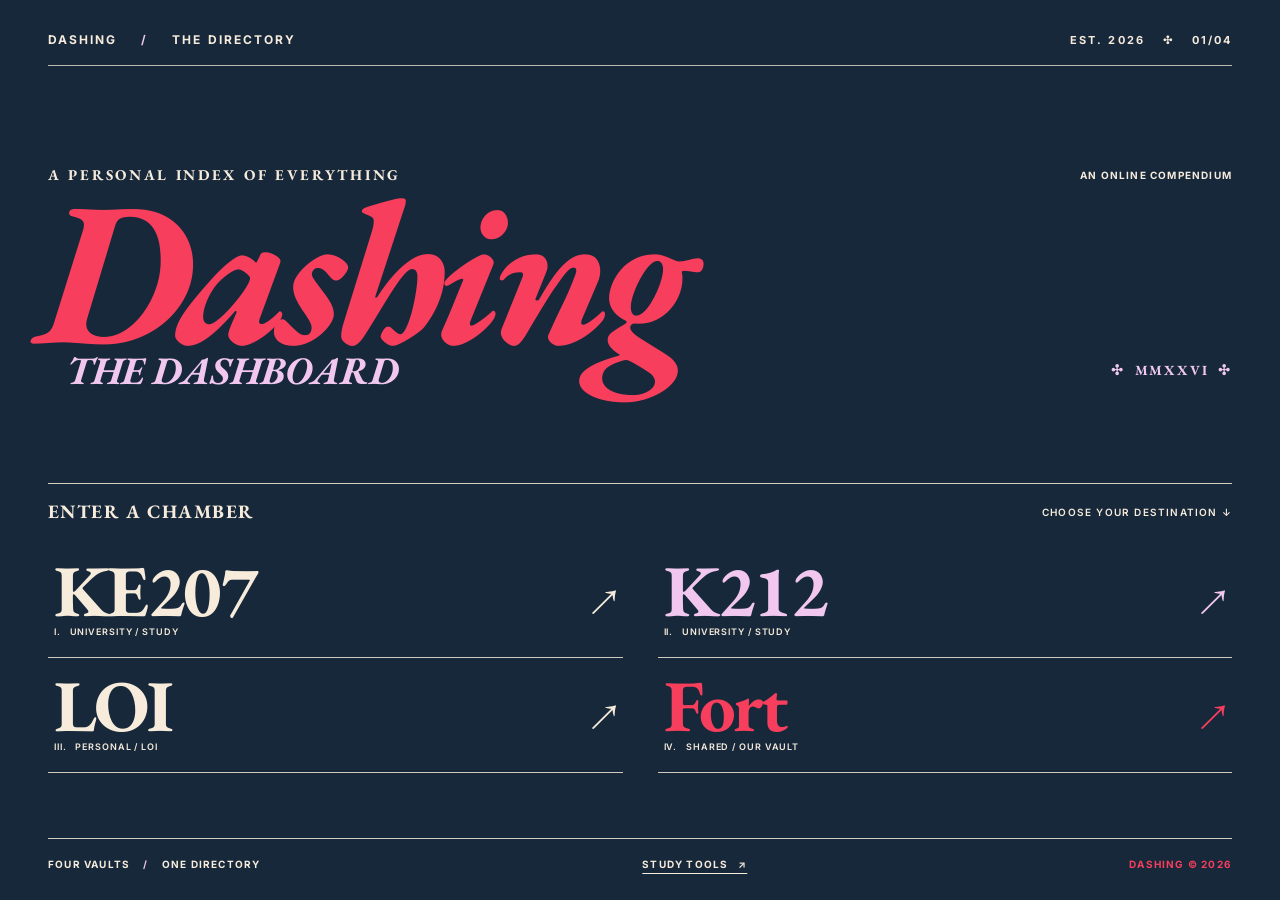
==== commit 33a5a62f: "Apply Framer-inspired single-image Dashing homepage while preserving study workflow" ====
--- a/src/static/index.html
+++ b/src/static/index.html
@@ -1,46 +1,243 @@
-<!DOCTYPE html>
+<!doctype html>
 <html lang="en">
   <head>
     <meta charset="UTF-8" />
-    <meta name="viewport" content="width=device-width, initial-scale=1.0" />
-    <title>Scholar's Quest</title>
-    <link rel="stylesheet" href="styles.css" />
+    <meta name="viewport" content="width=device-width, initial-scale=1" />
+    <meta name="theme-color" content="#182336" />
+    <meta name="description" content="Dashing — a visual directory for KE207, K212, LOI and Fort." />
+    <title>Dashing — The Dashboard</title>
+    <link rel="preconnect" href="https://fonts.googleapis.com" />
+    <link rel="preconnect" href="https://fonts.gstatic.com" crossorigin />
+    <link href="https://fonts.googleapis.com/css2?family=EB+Garamond:ital,wght@0,500;0,600;0,700;1,600;1,700&family=Inter:wght@400;500;600;700&display=swap" rel="stylesheet" />
+    <style>
+:root {
+  --cream: #f7ebdc;
+  --coral: #f73e5c;
+  --lilac: #f1c7ef;
+  --ink: #162338;
+  --serif: 'EB Garamond', Georgia, 'Times New Roman', serif;
+  --sans: 'Inter', Arial, sans-serif;
+}
+*, *::before, *::after { box-sizing: border-box; }
+html { scroll-behavior: smooth; }
+body { margin: 0; color: var(--cream); background: var(--ink); font-family: var(--sans); }
+button, input, textarea { font: inherit; }
+button, a { -webkit-tap-highlight-color: transparent; }
+a { color: inherit; }
+a:focus-visible, button:focus-visible, input:focus-visible, textarea:focus-visible {
+  outline: 2px solid var(--lilac); outline-offset: 4px;
+}
+.site-scene, .scene-tint { position: fixed; inset: 0; pointer-events: none; }
+.site-scene {
+  background: #243b39 url('https://images.unsplash.com/photo-1688589010503-070412c2f71a?crop=entropy&cs=srgb&fm=jpg&ixlib=rb-4.1.0&q=85&w=1600') center center / cover no-repeat;
+  z-index: 0;
+}
+.scene-tint { z-index: 1; background: rgba(13, 29, 58, .62); }
+.site-shell { width: 100%; position: relative; z-index: 2; isolation: isolate; }
+.site-header {
+  display: flex; justify-content: space-between; gap: 24px; align-items: center;
+  width: calc(100% - 96px); max-width: 1380px; margin: 0 auto;
+  padding: 32px 0 18px; border-bottom: 1px solid rgba(247, 235, 220, .74);
+  font-weight: 700; font-size: 12px; letter-spacing: .17em;
+}
+.rule-slash { margin: 0 19px; color: var(--lilac); }
+.masthead-right { font-size: 11px; white-space: nowrap; }
+.masthead-right span { margin: 0 13px; }
+.directory-cover {
+  min-height: calc(100svh - 66px); max-width: 1380px;
+  margin: 0 auto; padding: 0 48px 30px;
+  display: flex; flex-direction: column; justify-content: space-between;
+}
+.brand-block { padding-top: clamp(78px, 11vh, 180px); }
+.brand-eyebrow, .brand-footnote, .directory-topline, .directory-bottom { display: flex; justify-content: space-between; gap: 14px; align-items: center; }
+.brand-eyebrow { font-family: var(--serif); font-size: 15px; font-weight: 700; letter-spacing: .18em; }
+.brand-side-note { font-family: var(--sans); font-size: 10px; letter-spacing: .12em; }
+h1 { margin: -10px 0 -18px -7px; color: var(--coral); font: italic 700 clamp(108px, 16vw, 205px)/.95 var(--serif); letter-spacing: -.055em; }
+.brand-footnote { padding-left: 18px; }
+.brand-footnote p { margin: 0; color: var(--lilac); font: italic 700 clamp(26px, 3.1vw, 39px)/1 var(--serif); }
+.brand-footnote span { color: var(--lilac); font: 700 14px var(--serif); letter-spacing: .13em; }
+.directory-nav { margin-top: clamp(55px, 9vh, 160px); }
+.directory-topline { border-top: 1px solid rgba(247, 235, 220, .85); padding-top: 17px; }
+.directory-topline h2 { margin: 0; font: 700 19px/1.15 var(--serif); letter-spacing: .075em; }
+.directory-topline > span { font-size: 10px; font-weight: 600; letter-spacing: .12em; }
+.directory-grid { display: grid; grid-template-columns: repeat(2, minmax(0, 1fr)); column-gap: 35px; margin-top: 20px; }
+.directory-entry { display: flex; align-items: center; justify-content: space-between; padding: 13px 6px 18px; min-height: 115px; text-decoration: none; border-bottom: 1px solid rgba(247, 235, 220, .83); transition: background-color .16s, padding-left .16s; }
+.directory-entry:hover { padding-left: 17px; background: rgba(255, 255, 255, .06); }
+.directory-entry-text { display: flex; flex-direction: column; min-width: 0; }
+.directory-entry strong { color: var(--cream); font: 700 clamp(56px, 5.7vw, 77px)/.94 var(--serif); letter-spacing: -.035em; }
+.directory-entry small { margin-top: 1px; font-size: 9px; line-height: 1.35; font-weight: 600; letter-spacing: .1em; color: var(--cream); }
+.directory-entry.lilac strong, .directory-entry.lilac .entry-arrow { color: var(--lilac); }
+.directory-entry.coral strong, .directory-entry.coral .entry-arrow { color: var(--coral); }
+.entry-arrow { font: 600 33px/1 var(--serif); margin-left: 10px; }
+.directory-bottom { margin-top: 52px; padding-top: 19px; border-top: 1px solid rgba(247, 235, 220, .85); font-size: 10px; font-weight: 700; letter-spacing: .12em; }
+.directory-bottom .rule-slash { margin: 0 10px; }
+.brand-copyright { color: var(--coral); }
+.workspace-link { text-underline-offset: 5px; text-decoration-thickness: 1px; }
+.workspace-link:hover { color: var(--lilac); }
+/* The study tools are intentionally separate from the image-led homepage. The existing JS and API stay intact. */
+.study-workspace { display: none; width: calc(100% - 96px); max-width: 1284px; margin: 0 auto 44px; padding: 22px 0 24px; scroll-margin-top: 20px; }
+.study-workspace:target { display: block; }
+.workspace-heading { display: flex; justify-content: space-between; gap: 20px; align-items: end; padding-bottom: 22px; border-bottom: 1px solid rgba(247, 235, 220, .68); }
+.small-overline { margin: 0 0 4px; font-size: 10px; font-weight: 600; letter-spacing: .13em; }
+.workspace-heading h2 { margin: 0; font: italic 700 clamp(42px, 5vw, 68px)/1 var(--serif); color: var(--coral); }
+.return-link { font-size: 10px; letter-spacing: .1em; font-weight: 700; white-space: nowrap; text-underline-offset: 5px; }
+.workspace-grid { display: grid; grid-template-columns: repeat(2, minmax(0, 1fr)); gap: 30px 42px; padding: 32px 0; }
+.tool-section { background: rgba(11, 26, 49, .74); border-top: 1px solid rgba(247, 235, 220, .7); padding: 24px 26px; backdrop-filter: blur(8px); }
+.tool-section h3 { margin: 0 0 22px; font: 700 28px/1.1 var(--serif); }
+.form-group { margin-bottom: 17px; }
+.form-group label { display: block; margin-bottom: 7px; font-size: 12px; font-weight: 600; }
+.form-group input, .form-group textarea { width: 100%; padding: 12px; border: 1px solid rgba(247, 235, 220, .48); border-radius: 0; background: rgba(255,255,255,.1); color: #fff; font-size: 15px; }
+.form-group input::placeholder, .form-group textarea::placeholder { color: #d7d1ce; opacity: .82; }
+button { background: var(--coral); border: none; border-radius: 0; color: #1b1520; padding: 12px 18px; font-weight: 700; font-size: 12px; letter-spacing: .06em; cursor: pointer; }
+button:hover { background: var(--lilac); }
+.info { padding: 14px 0; margin-top: 16px; border-top: 1px solid rgba(255,255,255,.4); font-size: 13px; }
+.stack { margin-top: 15px; display: grid; gap: 10px; overflow-wrap: anywhere; font-size: 13px; }
+.stack > * { margin: 0; }
+.stack ul, .stack ol { padding-left: 20px; margin-top: 7px; }
+.activity-card { border-left: 2px solid var(--coral); padding: 8px 12px; background: rgba(255,255,255,.06); }
+.activity-card h4 { margin: 0 0 5px; }
+@media (max-width: 880px) {
+  .site-header { width: calc(100% - 60px); }
+  .directory-cover { padding: 0 30px 26px; }
+  h1 { font-size: clamp(92px, 18vw, 150px); }
+  .directory-entry strong { font-size: 59px; }
+  .study-workspace { width: calc(100% - 60px); }
+}
+@media (max-width: 610px) {
+  .site-scene { background-position: 49% center; }
+  .site-header { width: calc(100% - 40px); padding: 18px 0 13px; font-size: 9px; justify-content: center; letter-spacing: .08em; }
+  .site-header .masthead-right { display: none; }
+  .site-header .rule-slash { margin: 0 9px; }
+  .directory-cover { min-height: calc(100svh - 49px); padding: 0 20px 18px; }
+  .brand-block { padding-top: clamp(75px, 15vh, 175px); }
+  .brand-eyebrow { font-size: 11px; letter-spacing: .1em; }
+  .brand-side-note { display: none; }
+  h1 { font-size: clamp(69px, 20vw, 88px); line-height: .99; margin: 6px 0 -4px -3px; letter-spacing: -.055em; }
+  .brand-footnote { padding-left: 2px; flex-direction: column; gap: 6px; align-items: flex-start; }
+  .brand-footnote p { font-size: clamp(23px, 7vw, 29px); }
+  .brand-footnote span { font-size: 12px; }
+  .directory-nav { margin-top: clamp(50px, 15vh, 145px); }
+  .directory-topline { display: flex; flex-direction: column; gap: 4px; align-items: start; padding-top: 12px; }
+  .directory-topline h2 { font-size: 18px; }
+  .directory-topline > span { font-size: 9px; }
+  .directory-grid { display: grid; grid-template-columns: 1fr; margin-top: 11px; }
+  .directory-entry { min-height: 97px; padding: 10px 4px 12px; }
+  .directory-entry strong { font-size: clamp(58px, 16vw, 70px); }
+  .directory-entry small { font-size: 9px; }
+  .entry-arrow { font-size: 31px; }
+  .directory-bottom { margin-top: 46px; padding-top: 11px; flex-wrap: wrap; row-gap: 12px; font-size: 9px; }
+  .directory-bottom .brand-copyright { display: none; }
+  .study-workspace { width: calc(100% - 40px); }
+  .workspace-heading { align-items: flex-start; flex-direction: column; }
+  .workspace-grid { grid-template-columns: 1fr; gap: 18px; }
+  .tool-section { padding: 22px 16px; }
+}
+@media (prefers-reduced-motion: reduce) {
+  html { scroll-behavior: auto; }
+  .directory-entry { transition: none; }
+}
+
+</style>
   </head>
-  <body class="home-page">
-    <div class="home-shell">
-      <header class="home-hero">
-        <div class="home-copy">
-          <p class="eyebrow">SCHOLAR'S QUEST / HOME</p>
-          <h1>A quieter way<br />to study.</h1>
-          <p>Keep your sources, writing, exam plans, and support in separate rooms.</p>
-        </div>
-        <div class="home-sigil" aria-hidden="true">SQ</div>
+  <body>
+    <div class="site-scene" aria-hidden="true"></div>
+    <div class="scene-tint" aria-hidden="true"></div>
+
+    <div class="site-shell" id="top">
+      <header class="site-header" aria-label="Dashboard masthead">
+        <span>DASHING <span class="rule-slash">/</span> THE DIRECTORY</span>
+        <span class="masthead-right">EST. 2026 <span aria-hidden="true">✣</span> 01/04</span>
       </header>
-      <main class="home-main">
-        <div class="home-intro">
-          <p class="eyebrow">YOUR STUDY SPACE</p>
-          <h2>Where would you like to go?</h2>
-        </div>
-        <div class="area-grid">
-          <a class="area-card area-sources" href="sources.html">
-            <span class="area-number">01</span><span class="area-glyph">▣</span>
-            <h3>Sources</h3><p>Collect and revisit the material behind your work.</p><span class="area-open">Open room ↗</span>
-          </a>
-          <a class="area-card area-essay" href="essay.html">
-            <span class="area-number">02</span><span class="area-glyph">✎</span>
-            <h3>Essay writing</h3><p>Build paragraphs with evidence and context close by.</p><span class="area-open">Open room ↗</span>
-          </a>
-          <a class="area-card area-exam" href="exam.html">
-            <span class="area-number">03</span><span class="area-glyph">◈</span>
-            <h3>Exam planning</h3><p>Turn a question into a practical structure.</p><span class="area-open">Open room ↗</span>
-          </a>
-          <a class="area-card area-support" href="support.html">
-            <span class="area-number">04</span><span class="area-glyph">♡</span>
-            <h3>Support</h3><p>Get a prompt, see your progress, and choose one next step.</p><span class="area-open">Open room ↗</span>
-          </a>
-        </div>
+
+      <main>
+        <section class="directory-cover" aria-labelledby="brand-title">
+          <div class="brand-block">
+            <div class="brand-eyebrow">
+              <span>A PERSONAL INDEX OF EVERYTHING</span>
+              <span class="brand-side-note">AN ONLINE COMPENDIUM</span>
+            </div>
+            <h1 id="brand-title">Dashing</h1>
+            <div class="brand-footnote">
+              <p>THE DASHBOARD</p>
+              <span aria-hidden="true">✣&nbsp; MMXXVI &nbsp;✣</span>
+            </div>
+          </div>
+
+          <nav class="directory-nav" aria-label="Dashing directory">
+            <div class="directory-topline">
+              <h2>ENTER A CHAMBER</h2>
+              <span>CHOOSE YOUR DESTINATION <span aria-hidden="true">↓</span></span>
+            </div>
+            <div class="directory-grid">
+              <a class="directory-entry" href="https://github.com/izdrewz/KE207" target="_blank" rel="noopener noreferrer" aria-label="Open KE207 repository in a new tab">
+                <span class="directory-entry-text"><strong>KE207</strong><small>I. &nbsp; UNIVERSITY / STUDY</small></span><span class="entry-arrow" aria-hidden="true">↗</span>
+              </a>
+              <a class="directory-entry lilac" href="https://github.com/izdrewz/K212" target="_blank" rel="noopener noreferrer" aria-label="Open K212 repository in a new tab">
+                <span class="directory-entry-text"><strong>K212</strong><small>II. &nbsp; UNIVERSITY / STUDY</small></span><span class="entry-arrow" aria-hidden="true">↗</span>
+              </a>
+              <a class="directory-entry" href="https://github.com/izdrewz/LOI" target="_blank" rel="noopener noreferrer" aria-label="Open LOI repository in a new tab">
+                <span class="directory-entry-text"><strong>LOI</strong><small>III. &nbsp; PERSONAL / LOI</small></span><span class="entry-arrow" aria-hidden="true">↗</span>
+              </a>
+              <a class="directory-entry coral" href="https://github.com/izdrewz/our-vault" target="_blank" rel="noopener noreferrer" aria-label="Open Fort shared vault repository in a new tab">
+                <span class="directory-entry-text"><strong>Fort</strong><small>IV. &nbsp; SHARED / OUR VAULT</small></span><span class="entry-arrow" aria-hidden="true">↗</span>
+              </a>
+            </div>
+          </nav>
+
+          <div class="directory-bottom">
+            <span>FOUR VAULTS <span class="rule-slash">/</span> ONE DIRECTORY</span>
+            <a href="#workspace" class="workspace-link" aria-label="Open the existing study tools">STUDY TOOLS &nbsp; ↗</a>
+            <span class="brand-copyright">DASHING © 2026</span>
+          </div>
+        </section>
+
+        <section id="workspace" class="study-workspace" aria-labelledby="workspace-title">
+          <div class="workspace-heading">
+            <div>
+              <p class="small-overline">DASHING / EXISTING STUDY FUNCTIONS</p>
+              <h2 id="workspace-title">The study workspace</h2>
+            </div>
+            <a href="#top" class="return-link">RETURN TO DIRECTORY ↑</a>
+          </div>
+          <div class="workspace-grid">
+            <section class="tool-section" aria-labelledby="sources-heading">
+              <h3 id="sources-heading">Sources Vault (PDF + notes)</h3>
+              <form id="source-form">
+                <div class="form-group"><label for="source-title">Source title</label><input id="source-title" required placeholder="e.g. Norman Conquest chapter" /></div>
+                <div class="form-group"><label for="source-content">Key text from source</label><textarea id="source-content" rows="4" required placeholder="Paste key quotes/context from your PDF"></textarea></div>
+                <button type="submit">Add Source</button>
+              </form>
+              <div id="sources-list" class="stack" aria-live="polite"></div>
+            </section>
+            <section class="tool-section" aria-labelledby="essay-heading">
+              <h3 id="essay-heading">Essay Forge</h3>
+              <form id="paragraph-form">
+                <div class="form-group"><label for="paragraph-text">Paragraph draft</label><textarea id="paragraph-text" rows="5" required placeholder="Write one paragraph at a time"></textarea></div>
+                <div class="form-group"><label for="paragraph-sources">Linked source IDs (comma separated)</label><input id="paragraph-sources" required placeholder="src-xxxx, src-yyyy" /></div>
+                <button type="submit">Link Paragraph to Sources</button>
+              </form>
+              <div id="paragraph-result" class="stack" aria-live="polite"></div>
+            </section>
+            <section class="tool-section" aria-labelledby="exam-heading">
+              <h3 id="exam-heading">Exam Quest Board</h3>
+              <form id="exam-form">
+                <div class="form-group"><label for="exam-question">Exam question</label><textarea id="exam-question" rows="3" required placeholder="Paste your exam question"></textarea></div>
+                <div class="form-group"><label for="exam-guidance">Teacher guidance (optional)</label><input id="exam-guidance" placeholder="e.g. include context in every paragraph" /></div>
+                <button type="submit">Generate Skeleton + Checklist</button>
+              </form>
+              <div id="exam-result" class="stack" aria-live="polite"></div>
+            </section>
+            <section class="tool-section" aria-labelledby="support-heading">
+              <h3 id="support-heading">Support &amp; Rewards</h3>
+              <button id="refresh-support" type="button">Get Writing Support</button>
+              <div id="support-list" class="stack" aria-live="polite"></div>
+              <div id="rewards" class="stack" aria-live="polite"></div>
+              <div id="next-step" class="info" aria-live="polite">Next step: add one source first, then write one paragraph.</div>
+            </section>
+          </div>
+        </section>
       </main>
-      <footer>Scholar's Quest · home</footer>
     </div>
+    <script src="app.js"></script>
   </body>
-</html>
+</html>
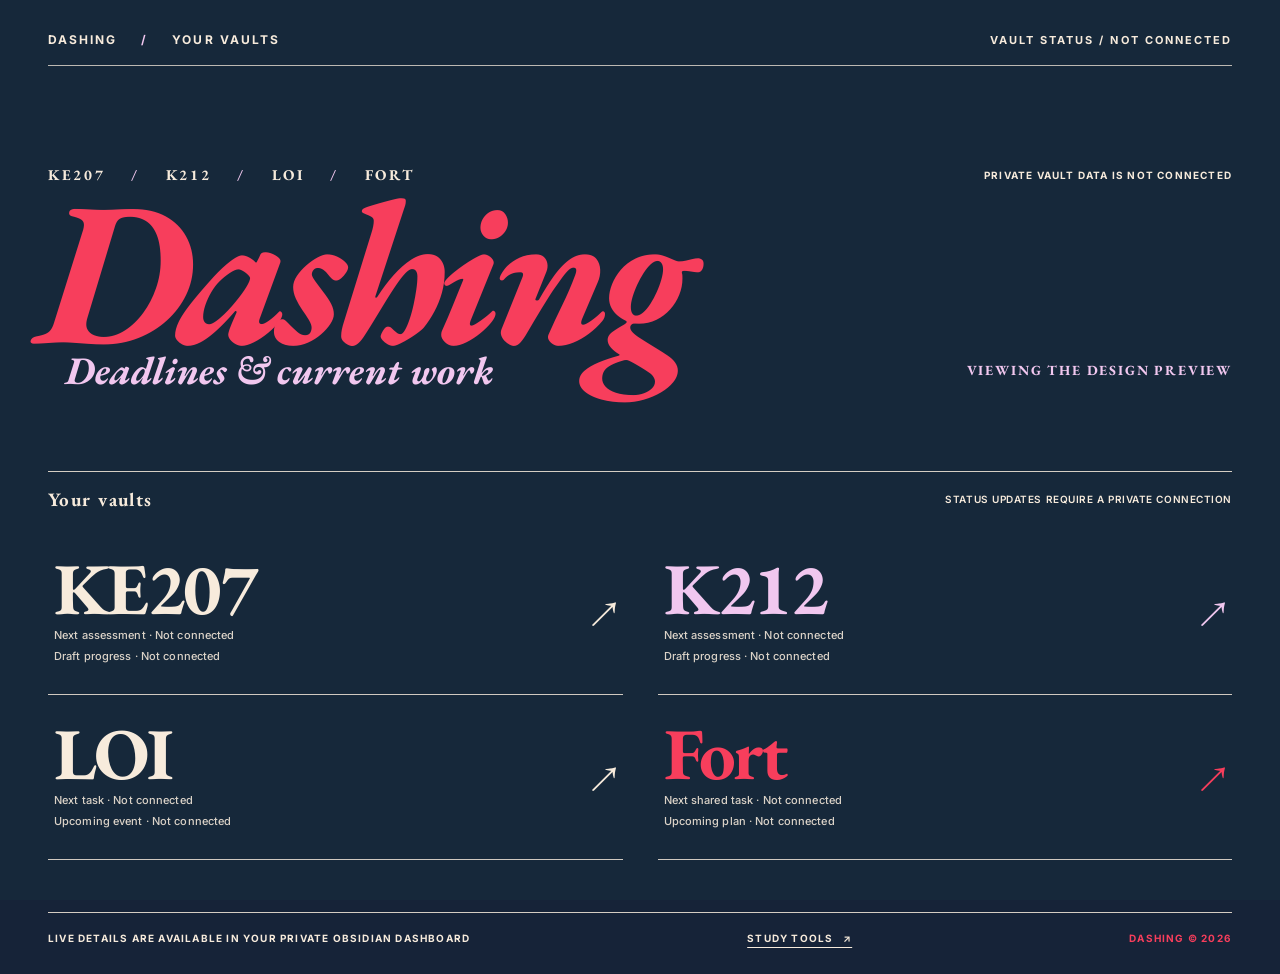
==== commit 4c41faf1: "Replace decorative Dashing labels with honest per-vault status fields" ====
--- a/src/static/index.html
+++ b/src/static/index.html
@@ -5,7 +5,7 @@
     <meta name="viewport" content="width=device-width, initial-scale=1" />
     <meta name="theme-color" content="#182336" />
     <meta name="description" content="Dashing — a visual directory for KE207, K212, LOI and Fort." />
-    <title>Dashing — The Dashboard</title>
+    <title>Dashing — Vault Overview</title>
     <link rel="preconnect" href="https://fonts.googleapis.com" />
     <link rel="preconnect" href="https://fonts.gstatic.com" crossorigin />
     <link href="https://fonts.googleapis.com/css2?family=EB+Garamond:ital,wght@0,500;0,600;0,700;1,600;1,700&family=Inter:wght@400;500;600;700&display=swap" rel="stylesheet" />
@@ -137,6 +137,14 @@
   .directory-entry { transition: none; }
 }
 
+
+/* Functional information under the four headings. No private data is embedded. */
+.directory-entry{min-height:165px}
+.directory-entry-text{gap:4px}
+.directory-entry small{display:block;font-size:11px;font-weight:500;letter-spacing:.01em;line-height:1.45;color:var(--cream);opacity:.88;text-transform:none}
+.directory-topline > span{letter-spacing:.055em;line-height:1.5}
+@media(max-width:610px){.directory-entry{min-height:142px}.directory-entry small{font-size:11px}.brand-footnote p{font-size:clamp(21px,6vw,27px)}.directory-bottom{font-size:10px}}
+
 </style>
   </head>
   <body>
@@ -145,47 +153,47 @@
 
     <div class="site-shell" id="top">
       <header class="site-header" aria-label="Dashboard masthead">
-        <span>DASHING <span class="rule-slash">/</span> THE DIRECTORY</span>
-        <span class="masthead-right">EST. 2026 <span aria-hidden="true">✣</span> 01/04</span>
+        <span>DASHING <span class="rule-slash">/</span> YOUR VAULTS</span>
+        <span class="masthead-right">VAULT STATUS / NOT CONNECTED</span>
       </header>
 
       <main>
         <section class="directory-cover" aria-labelledby="brand-title">
           <div class="brand-block">
             <div class="brand-eyebrow">
-              <span>A PERSONAL INDEX OF EVERYTHING</span>
-              <span class="brand-side-note">AN ONLINE COMPENDIUM</span>
+              <span>KE207 <span class="rule-slash">/</span> K212 <span class="rule-slash">/</span> LOI <span class="rule-slash">/</span> FORT</span>
+              <span class="brand-side-note">PRIVATE VAULT DATA IS NOT CONNECTED</span>
             </div>
             <h1 id="brand-title">Dashing</h1>
             <div class="brand-footnote">
-              <p>THE DASHBOARD</p>
-              <span aria-hidden="true">✣&nbsp; MMXXVI &nbsp;✣</span>
+              <p>Deadlines &amp; current work</p>
+              <span>VIEWING THE DESIGN PREVIEW</span>
             </div>
           </div>
 
           <nav class="directory-nav" aria-label="Dashing directory">
             <div class="directory-topline">
-              <h2>ENTER A CHAMBER</h2>
-              <span>CHOOSE YOUR DESTINATION <span aria-hidden="true">↓</span></span>
+              <h2>Your vaults</h2>
+              <span>STATUS UPDATES REQUIRE A PRIVATE CONNECTION</span>
             </div>
             <div class="directory-grid">
               <a class="directory-entry" href="https://github.com/izdrewz/KE207" target="_blank" rel="noopener noreferrer" aria-label="Open KE207 repository in a new tab">
-                <span class="directory-entry-text"><strong>KE207</strong><small>I. &nbsp; UNIVERSITY / STUDY</small></span><span class="entry-arrow" aria-hidden="true">↗</span>
+                <span class="directory-entry-text"><strong>KE207</strong><small>Next assessment · Not connected</small><small>Draft progress · Not connected</small></span><span class="entry-arrow" aria-hidden="true">↗</span>
               </a>
               <a class="directory-entry lilac" href="https://github.com/izdrewz/K212" target="_blank" rel="noopener noreferrer" aria-label="Open K212 repository in a new tab">
-                <span class="directory-entry-text"><strong>K212</strong><small>II. &nbsp; UNIVERSITY / STUDY</small></span><span class="entry-arrow" aria-hidden="true">↗</span>
+                <span class="directory-entry-text"><strong>K212</strong><small>Next assessment · Not connected</small><small>Draft progress · Not connected</small></span><span class="entry-arrow" aria-hidden="true">↗</span>
               </a>
               <a class="directory-entry" href="https://github.com/izdrewz/LOI" target="_blank" rel="noopener noreferrer" aria-label="Open LOI repository in a new tab">
-                <span class="directory-entry-text"><strong>LOI</strong><small>III. &nbsp; PERSONAL / LOI</small></span><span class="entry-arrow" aria-hidden="true">↗</span>
+                <span class="directory-entry-text"><strong>LOI</strong><small>Next task · Not connected</small><small>Upcoming event · Not connected</small></span><span class="entry-arrow" aria-hidden="true">↗</span>
               </a>
               <a class="directory-entry coral" href="https://github.com/izdrewz/our-vault" target="_blank" rel="noopener noreferrer" aria-label="Open Fort shared vault repository in a new tab">
-                <span class="directory-entry-text"><strong>Fort</strong><small>IV. &nbsp; SHARED / OUR VAULT</small></span><span class="entry-arrow" aria-hidden="true">↗</span>
+                <span class="directory-entry-text"><strong>Fort</strong><small>Next shared task · Not connected</small><small>Upcoming plan · Not connected</small></span><span class="entry-arrow" aria-hidden="true">↗</span>
               </a>
             </div>
           </nav>
 
           <div class="directory-bottom">
-            <span>FOUR VAULTS <span class="rule-slash">/</span> ONE DIRECTORY</span>
+            <span>LIVE DETAILS ARE AVAILABLE IN YOUR PRIVATE OBSIDIAN DASHBOARD</span>
             <a href="#workspace" class="workspace-link" aria-label="Open the existing study tools">STUDY TOOLS &nbsp; ↗</a>
             <span class="brand-copyright">DASHING © 2026</span>
           </div>
